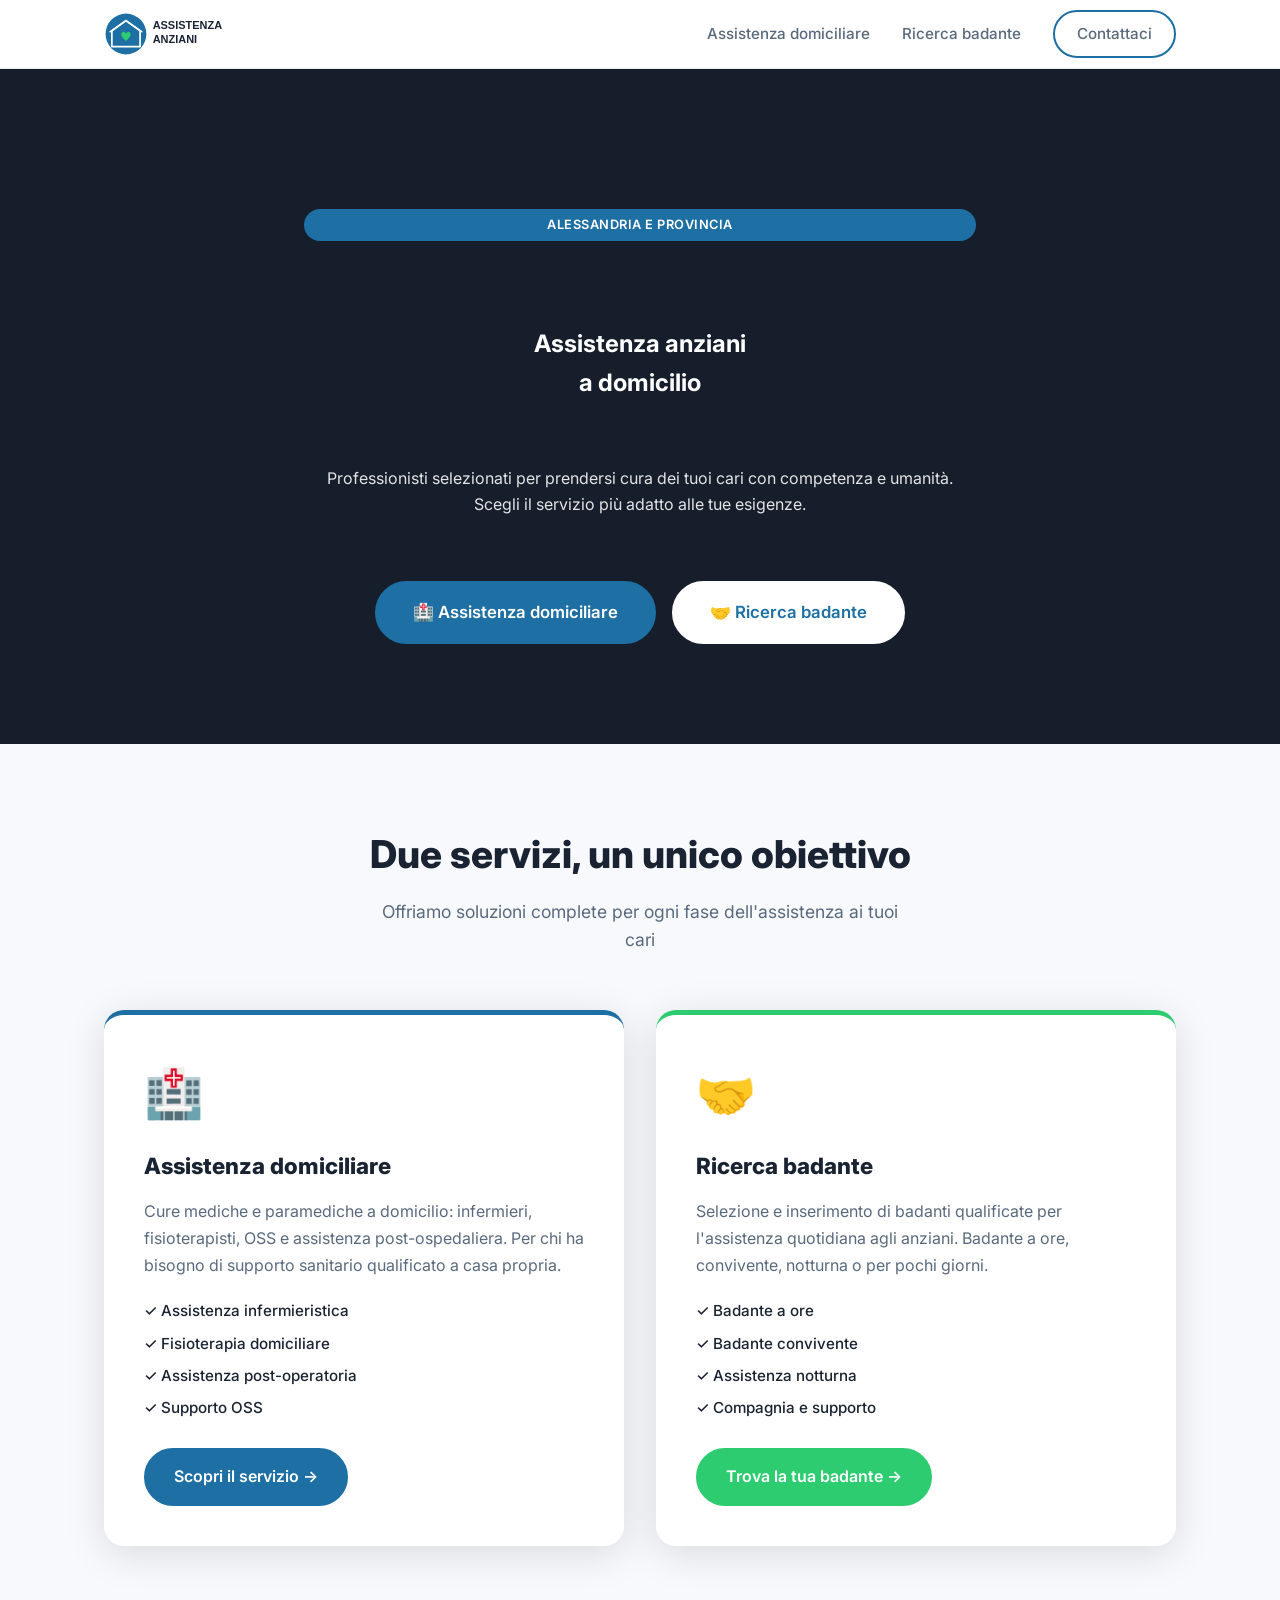
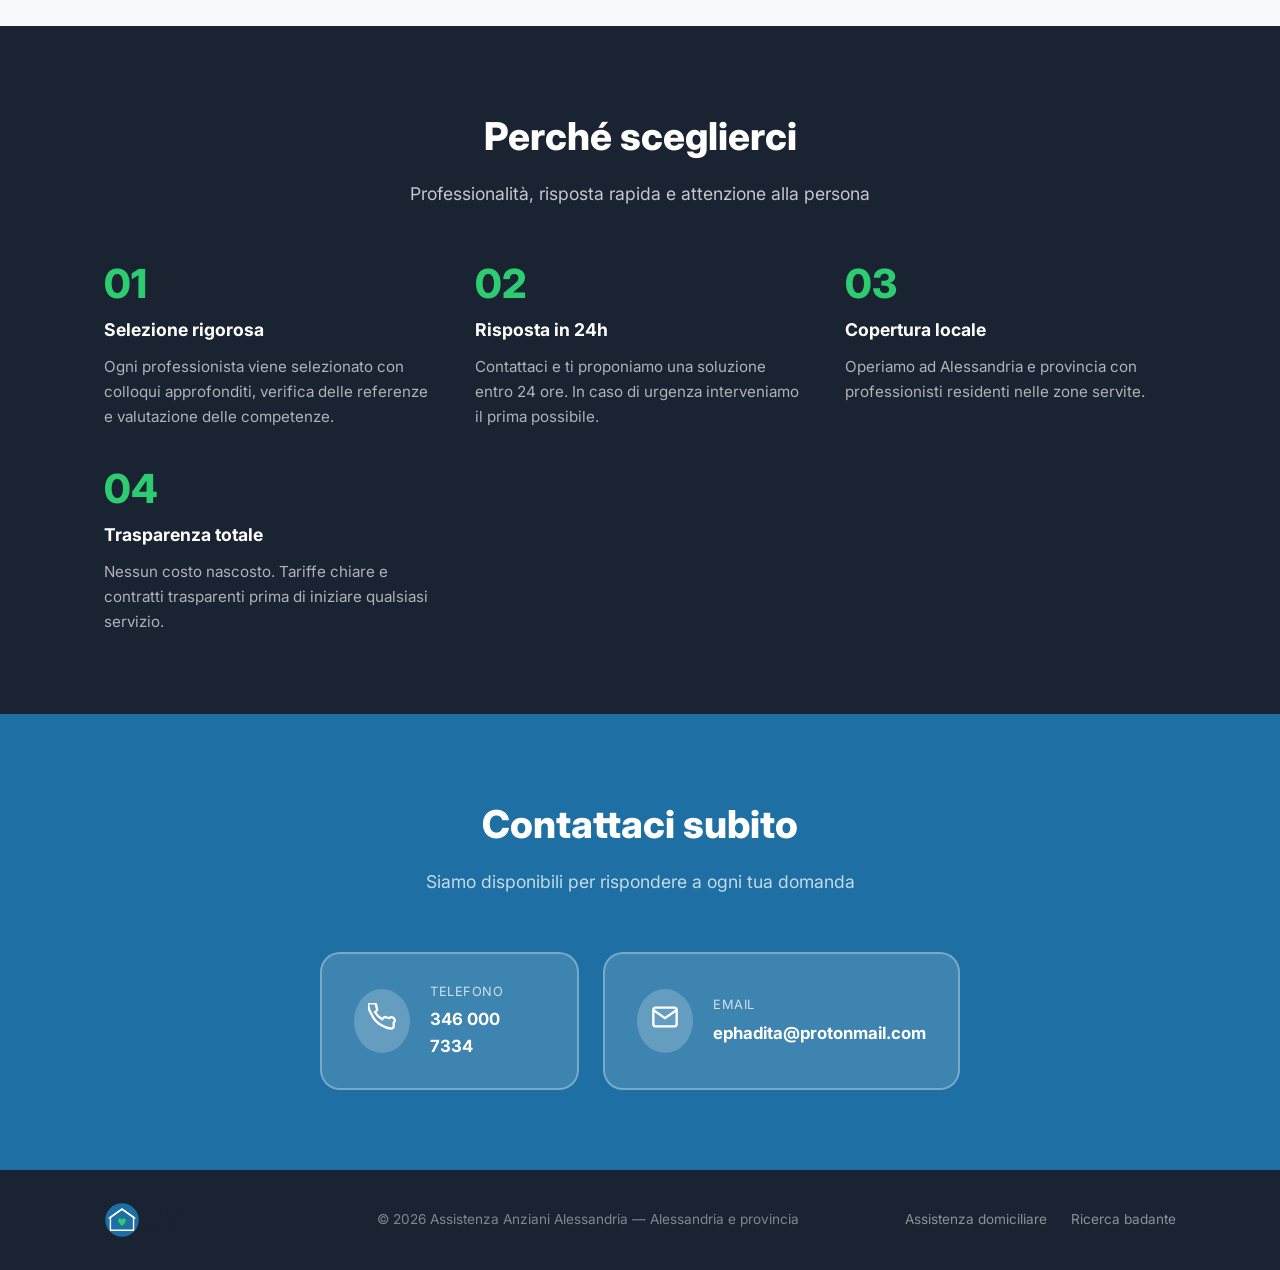
==== index.html @ 3f86d4ea "Update footer year to 2026" ====
<!DOCTYPE html>
<html lang="it">
<head>
  <meta charset="UTF-8" />
  <meta name="viewport" content="width=device-width, initial-scale=1.0" />
  <title>Assistenza Anziani Alessandria — Cure Domiciliari e Badanti a Novi Ligure, Alessandria, Tortona</title>
  <meta name="description" content="Assistenza anziani ad Alessandria e provincia. Servizi di assistenza domiciliare professionale e ricerca badanti qualificate. Contattaci subito." />
  <meta name="keywords" content="assistenza anziani Alessandria, badante Alessandria, badante Tortona, cure domiciliari Alessandria" />
  <link rel="canonical" href="https://assistenzaanzianialessandria.it/" />
  <meta property="og:title" content="Assistenza Anziani Alessandria" />
  <meta property="og:description" content="Assistenza domiciliare e badanti qualificate ad Alessandria e provincia." />
  <meta property="og:type" content="website" />
  <link rel="preconnect" href="https://fonts.googleapis.com" />
  <link rel="preconnect" href="https://fonts.gstatic.com" crossorigin />
  <link href="https://fonts.googleapis.com/css2?family=Inter:wght@400;500;600;700;800&display=swap" rel="stylesheet" />
  <link rel="stylesheet" href="style.css" />
  <script type="application/ld+json">
  {
    "@context": "https://schema.org",
    "@type": "LocalBusiness",
    "name": "Assistenza Anziani Alessandria",
    "description": "Servizi di assistenza domiciliare e ricerca badanti ad Alessandria e provincia",
    "telephone": "+393460007334",
    "email": "ephadita@protonmail.com",
    "areaServed": ["Alessandria e provincia"],
    "serviceType": ["Assistenza domiciliare", "Badante a ore", "Badante convivente"]
  }
  </script>
</head>
<body>

  <header class="navbar">
    <div class="container nav-inner">
      <a href="index.html" class="logo-img"><img src="logo.svg" alt="Assistenza Anziani Alessandria" height="44" /></a>
      <nav class="nav-links">
        <a href="assistenza-domiciliare.html">Assistenza domiciliare</a>
        <a href="badante.html">Ricerca badante</a>
        <a href="#contatti" class="btn btn-outline">Contattaci</a>
      </nav>
      <button class="hamburger" id="hamburger" aria-label="Menu">
        <span></span><span></span><span></span>
      </button>
    </div>
    <div class="mobile-menu" id="mobileMenu">
      <a href="assistenza-domiciliare.html" onclick="closeMobileMenu()">Assistenza domiciliare</a>
      <a href="badante.html" onclick="closeMobileMenu()">Ricerca badante</a>
      <a href="#contatti" onclick="closeMobileMenu()">Contattaci</a>
    </div>
  </header>

  <!-- HERO -->
  <section class="hero">
    <video class="hero-video" autoplay muted loop playsinline>
      <source src="video/hero.mp4" type="video/mp4" />
    </video>
    <div class="hero-overlay"></div>
    <div class="container hero-inner hero-center">
      <span class="badge">Alessandria e provincia</span>
      <h1 style="color:#ffffff;">Assistenza anziani<br />a domicilio</h1>
      <p style="color:rgba(255,255,255,0.88);">Professionisti selezionati per prendersi cura dei tuoi cari con competenza e umanità. Scegli il servizio più adatto alle tue esigenze.</p>
      <div class="hero-cta hero-cta-center">
        <a href="assistenza-domiciliare.html" class="btn btn-primary btn-lg">🏥 Assistenza domiciliare</a>
        <a href="badante.html" class="btn btn-white btn-lg">🤝 Ricerca badante</a>
      </div>
    </div>
  </section>

  <!-- DUE SERVIZI -->
  <section class="section section-light">
    <div class="container">
      <div class="section-header">
        <h2>Due servizi, un unico obiettivo</h2>
        <p>Offriamo soluzioni complete per ogni fase dell'assistenza ai tuoi cari</p>
      </div>
      <div class="split-grid">
        <div class="split-card split-blue">
          <div class="split-icon">🏥</div>
          <h3>Assistenza domiciliare</h3>
          <p>Cure mediche e paramediche a domicilio: infermieri, fisioterapisti, OSS e assistenza post-ospedaliera. Per chi ha bisogno di supporto sanitario qualificato a casa propria.</p>
          <ul class="split-list">
            <li>✓ Assistenza infermieristica</li>
            <li>✓ Fisioterapia domiciliare</li>
            <li>✓ Assistenza post-operatoria</li>
            <li>✓ Supporto OSS</li>
          </ul>
          <a href="assistenza-domiciliare.html" class="btn btn-primary">Scopri il servizio →</a>
        </div>
        <div class="split-card split-green">
          <div class="split-icon">🤝</div>
          <h3>Ricerca badante</h3>
          <p>Selezione e inserimento di badanti qualificate per l'assistenza quotidiana agli anziani. Badante a ore, convivente, notturna o per pochi giorni.</p>
          <ul class="split-list">
            <li>✓ Badante a ore</li>
            <li>✓ Badante convivente</li>
            <li>✓ Assistenza notturna</li>
            <li>✓ Compagnia e supporto</li>
          </ul>
          <a href="badante.html" class="btn btn-accent">Trova la tua badante →</a>
        </div>
      </div>
    </div>
  </section>

  <!-- PERCHÉ NOI -->
  <section class="section section-dark">
    <div class="container">
      <div class="section-header light">
        <h2>Perché sceglierci</h2>
        <p>Professionalità, risposta rapida e attenzione alla persona</p>
      </div>
      <div class="features-grid">
        <div class="feature">
          <div class="feature-num">01</div>
          <h3>Selezione rigorosa</h3>
          <p>Ogni professionista viene selezionato con colloqui approfonditi, verifica delle referenze e valutazione delle competenze.</p>
        </div>
        <div class="feature">
          <div class="feature-num">02</div>
          <h3>Risposta in 24h</h3>
          <p>Contattaci e ti proponiamo una soluzione entro 24 ore. In caso di urgenza interveniamo il prima possibile.</p>
        </div>
        <div class="feature">
          <div class="feature-num">03</div>
          <h3>Copertura locale</h3>
          <p>Operiamo ad Alessandria e provincia con professionisti residenti nelle zone servite.</p>
        </div>
        <div class="feature">
          <div class="feature-num">04</div>
          <h3>Trasparenza totale</h3>
          <p>Nessun costo nascosto. Tariffe chiare e contratti trasparenti prima di iniziare qualsiasi servizio.</p>
        </div>
      </div>
    </div>
  </section>

  <!-- CONTATTI -->
  <section id="contatti" class="section section-primary">
    <div class="container">
      <div class="section-header light">
        <h2>Contattaci subito</h2>
        <p>Siamo disponibili per rispondere a ogni tua domanda</p>
      </div>
      <div class="contact-grid">
        <a href="tel:3460007334" class="contact-card">
          <div class="contact-icon">
            <svg width="28" height="28" viewBox="0 0 24 24" fill="none" stroke="currentColor" stroke-width="2"><path d="M22 16.92v3a2 2 0 01-2.18 2 19.79 19.79 0 01-8.63-3.07A19.5 19.5 0 013.07 9.81a19.79 19.79 0 01-3.07-8.67A2 2 0 012 .18h3a2 2 0 012 1.72c.127.96.361 1.903.7 2.81a2 2 0 01-.45 2.11L6.09 7.91a16 16 0 006 6l1.27-1.27a2 2 0 012.11-.45c.907.339 1.85.573 2.81.7A2 2 0 0122 16.92z"/></svg>
          </div>
          <div>
            <p class="contact-label">Telefono</p>
            <p class="contact-value">346 000 7334</p>
          </div>
        </a>
        <a href="mailto:ephadita@protonmail.com" class="contact-card">
          <div class="contact-icon">
            <svg width="28" height="28" viewBox="0 0 24 24" fill="none" stroke="currentColor" stroke-width="2"><path d="M4 4h16c1.1 0 2 .9 2 2v12c0 1.1-.9 2-2 2H4c-1.1 0-2-.9-2-2V6c0-1.1.9-2 2-2z"/><polyline points="22,6 12,13 2,6"/></svg>
          </div>
          <div>
            <p class="contact-label">Email</p>
            <p class="contact-value">ephadita@protonmail.com</p>
          </div>
        </a>
      </div>
    </div>
  </section>

  <footer class="footer">
    <div class="container footer-inner">
      <img src="logo.svg" alt="Assistenza Anziani Alessandria" height="36" />
      <p>© 2026 Assistenza Anziani Alessandria — Alessandria e provincia</p>
      <div class="footer-links">
        <a href="assistenza-domiciliare.html">Assistenza domiciliare</a>
        <a href="badante.html">Ricerca badante</a>
      </div>
    </div>
  </footer>

  <script src="main.js"></script>
</body>
</html>
---- style.css ----
*, *::before, *::after { box-sizing: border-box; margin: 0; padding: 0; }

:root {
  --primary: #1d6fa4;
  --primary-dark: #155a87;
  --primary-light: #e8f4fd;
  --accent: #2ecc71;
  --accent-dark: #27ae60;
  --dark: #1a2332;
  --dark-mid: #2c3e50;
  --gray-100: #f7f9fc;
  --gray-200: #e9eef5;
  --gray-400: #9aa5b4;
  --gray-600: #5a6a7e;
  --white: #ffffff;
  --text: #1a2332;
  --text-light: #5a6a7e;
  --radius: 12px;
  --radius-lg: 20px;
  --shadow: 0 4px 24px rgba(0,0,0,0.08);
  --shadow-lg: 0 8px 40px rgba(0,0,0,0.12);
  --font: 'Inter', system-ui, sans-serif;
}

html { scroll-behavior: smooth; }
body { font-family: var(--font); color: var(--text); background: var(--white); line-height: 1.6; }

/* LAYOUT */
.container { max-width: 1120px; margin: 0 auto; padding: 0 24px; }
.section { padding: 80px 0; }
.section-light { background: var(--gray-100); }
.section-dark { background: var(--dark); }
.section-primary { background: var(--primary); }

/* SECTION HEADER */
.section-header { text-align: center; margin-bottom: 56px; }
.section-header h2 { font-size: clamp(1.8rem, 3vw, 2.5rem); font-weight: 800; margin-bottom: 12px; }
.section-header p { font-size: 1.1rem; color: var(--text-light); max-width: 540px; margin: 0 auto; }
.section-header.light h2 { color: var(--white); }
.section-header.light p { color: rgba(255,255,255,0.75); }

/* BUTTONS */
.btn {
  display: inline-flex; align-items: center; gap: 8px;
  padding: 14px 28px; border-radius: 50px; font-weight: 600; font-size: 1rem;
  text-decoration: none; border: 2px solid transparent; cursor: pointer;
  transition: all .2s ease; white-space: nowrap;
}
.btn-primary { background: var(--primary); color: var(--white); border-color: var(--primary); }
.btn-primary:hover { background: var(--primary-dark); border-color: var(--primary-dark); transform: translateY(-2px); box-shadow: var(--shadow); }
.btn-secondary { background: var(--white); color: var(--primary); border-color: var(--gray-200); }
.btn-secondary:hover { border-color: var(--primary); transform: translateY(-2px); }
.btn-outline { border-color: var(--primary); color: var(--primary); background: transparent; padding: 10px 22px; }
.btn-outline:hover { background: var(--primary); color: var(--white); }

/* NAVBAR */
.navbar {
  position: sticky; top: 0; z-index: 100;
  background: rgba(255,255,255,0.95); backdrop-filter: blur(12px);
  border-bottom: 1px solid var(--gray-200);
}
.nav-inner { display: flex; align-items: center; justify-content: space-between; height: 68px; }
.logo { font-size: 1.4rem; font-weight: 800; color: var(--dark); text-decoration: none; }
.logo span { color: var(--primary); }
.nav-links { display: flex; align-items: center; gap: 32px; }
.nav-links a { color: var(--text-light); text-decoration: none; font-weight: 500; font-size: .95rem; transition: color .2s; }
.nav-links a:hover { color: var(--primary); }
.hamburger { display: none; flex-direction: column; gap: 5px; background: none; border: none; cursor: pointer; padding: 4px; }
.hamburger span { display: block; width: 24px; height: 2px; background: var(--dark); border-radius: 2px; transition: all .3s; }
.mobile-menu { display: none; flex-direction: column; padding: 16px 24px 24px; border-top: 1px solid var(--gray-200); gap: 4px; }
.mobile-menu a { padding: 12px 0; color: var(--text); font-weight: 500; text-decoration: none; border-bottom: 1px solid var(--gray-200); }
.mobile-menu.open { display: flex; }

/* HERO */
.hero { position: relative; padding: 140px 0 100px; overflow: hidden; background: var(--dark); }
.hero-video {
  position: absolute; inset: 0; width: 100%; height: 100%;
  object-fit: cover; object-position: center; z-index: 0;
}
.hero-overlay {
  position: absolute; inset: 0; z-index: 1;
  background: rgba(0,0,0,0.15);
}
.hero-inner { position: relative; z-index: 2; display: grid; grid-template-columns: 1fr 1fr; gap: 64px; align-items: center; }
.hero-text h1 { color: var(--white); }
.hero-text p { color: rgba(255,255,255,0.85); }
.badge { display: inline-block; background: var(--primary); color: var(--white); font-size: .8rem; font-weight: 600; padding: 6px 16px; border-radius: 50px; margin-bottom: 20px; letter-spacing: .5px; text-transform: uppercase; }
.hero-text h1 { font-size: clamp(2.2rem, 4vw, 3.2rem); font-weight: 800; line-height: 1.15; margin-bottom: 20px; color: var(--dark); }
.hero-text p { font-size: 1.15rem; color: var(--text-light); margin-bottom: 36px; max-width: 480px; }
.hero-cta { display: flex; gap: 16px; flex-wrap: wrap; }
.hero-visual { display: flex; flex-direction: column; gap: 16px; }
.hero-card {
  background: var(--white); border-radius: var(--radius); padding: 20px 24px;
  box-shadow: var(--shadow); display: flex; align-items: center; gap: 16px;
  border-left: 4px solid var(--primary);
}
.hero-card-icon { font-size: 1.8rem; }
.hero-card-title { font-weight: 700; font-size: 1rem; color: var(--dark); }
.hero-card-sub { font-size: .875rem; color: var(--text-light); }

/* SERVICES */
.services-grid { display: grid; grid-template-columns: repeat(auto-fit, minmax(300px, 1fr)); gap: 24px; }
.service-card {
  background: var(--white); border-radius: var(--radius-lg); padding: 32px;
  box-shadow: var(--shadow); transition: transform .2s, box-shadow .2s;
  border: 1px solid var(--gray-200);
}
.service-card:hover { transform: translateY(-4px); box-shadow: var(--shadow-lg); }
.service-icon { font-size: 2.4rem; margin-bottom: 16px; }
.service-card h3 { font-size: 1.15rem; font-weight: 700; margin-bottom: 10px; color: var(--dark); }
.service-card p { color: var(--text-light); font-size: .95rem; line-height: 1.65; }

/* FEATURES */
.features-grid { display: grid; grid-template-columns: repeat(auto-fit, minmax(240px, 1fr)); gap: 40px; }
.feature { }
.feature-num { font-size: 2.5rem; font-weight: 800; color: var(--accent); line-height: 1; margin-bottom: 12px; }
.feature h3 { font-size: 1.1rem; font-weight: 700; color: var(--white); margin-bottom: 10px; }
.feature p { color: rgba(255,255,255,0.65); font-size: .95rem; line-height: 1.65; }

/* AREAS */
.areas-grid { display: grid; grid-template-columns: repeat(3, 1fr); gap: 24px; margin-bottom: 24px; }
.area-card {
  background: var(--white); border-radius: var(--radius-lg); padding: 36px 24px;
  text-align: center; box-shadow: var(--shadow); border: 2px solid var(--gray-200);
  transition: border-color .2s, transform .2s;
}
.area-card:hover { border-color: var(--primary); transform: translateY(-4px); }
.area-pin { font-size: 2rem; margin-bottom: 12px; }
.area-card h3 { font-size: 1.25rem; font-weight: 700; margin-bottom: 8px; color: var(--dark); }
.area-card p { color: var(--text-light); font-size: .9rem; }
.areas-note { text-align: center; color: var(--text-light); font-size: .95rem; }
.areas-note a { color: var(--primary); font-weight: 600; text-decoration: none; }
.areas-note a:hover { text-decoration: underline; }

/* CONTACTS */
.contact-grid { display: grid; grid-template-columns: repeat(2, 1fr); gap: 24px; max-width: 640px; margin: 0 auto; }
.contact-card {
  background: rgba(255,255,255,0.15); border: 2px solid rgba(255,255,255,0.3);
  border-radius: var(--radius-lg); padding: 28px 32px; display: flex;
  align-items: center; gap: 20px; text-decoration: none; color: var(--white);
  transition: background .2s, transform .2s;
}
.contact-card:hover { background: rgba(255,255,255,0.25); transform: translateY(-2px); }
.contact-icon { background: rgba(255,255,255,0.2); border-radius: 50%; padding: 14px; flex-shrink: 0; }
.contact-label { font-size: .8rem; opacity: .75; text-transform: uppercase; letter-spacing: .5px; margin-bottom: 4px; }
.contact-value { font-weight: 700; font-size: 1.05rem; }

/* FOOTER */
.footer { background: var(--dark); padding: 32px 0; }
.footer-inner { display: flex; align-items: center; justify-content: space-between; flex-wrap: wrap; gap: 16px; }
.footer .logo { color: var(--white); }
.footer p { color: rgba(255,255,255,0.45); font-size: .85rem; }
.footer-links { display: flex; gap: 24px; }
.footer-links a { color: rgba(255,255,255,0.5); font-size: .85rem; text-decoration: none; transition: color .2s; }
.footer-links a:hover { color: var(--white); }

/* RESPONSIVE */
@media (max-width: 768px) {
  .nav-links { display: none; }
  .hamburger { display: flex; }
  .hero { padding: 60px 0 40px; }
  .hero-inner { grid-template-columns: 1fr; gap: 40px; }
  .hero-visual { flex-direction: column; }
  .areas-grid { grid-template-columns: 1fr; }
  .contact-grid { grid-template-columns: 1fr; }
  .footer-inner { flex-direction: column; text-align: center; }
  .footer-links { justify-content: center; }
  .section { padding: 56px 0; }
}

@media (max-width: 480px) {
  .hero-cta { flex-direction: column; }
  .btn { justify-content: center; }
}

/* WIZARD */
.wizard { max-width: 780px; margin: 0 auto; background: var(--white); border-radius: var(--radius-lg); box-shadow: var(--shadow-lg); padding: 48px; }

.wizard-progress { display: flex; align-items: center; justify-content: center; margin-bottom: 48px; }
.wizard-step-dot {
  width: 36px; height: 36px; border-radius: 50%; background: var(--gray-200);
  color: var(--gray-400); font-weight: 700; font-size: .9rem;
  display: flex; align-items: center; justify-content: center;
  transition: all .3s;
}
.wizard-step-dot.active { background: var(--primary); color: var(--white); }
.wizard-step-dot.done { background: var(--accent); color: var(--white); }
.wizard-line { flex: 1; height: 2px; background: var(--gray-200); max-width: 80px; margin: 0 8px; }

.wizard-panel { display: none; }
.wizard-panel.active { display: block; }
.wizard-title { font-size: 1.2rem; font-weight: 700; color: var(--dark); margin-bottom: 24px; }

/* Radio group */
.radio-group { display: flex; gap: 16px; flex-wrap: wrap; }
.radio-group.vertical { flex-direction: column; gap: 10px; }
.radio-card input { display: none; }
.radio-box {
  display: flex; flex-direction: column; align-items: center; gap: 8px;
  padding: 18px 24px; border: 2px solid var(--gray-200); border-radius: var(--radius);
  cursor: pointer; transition: all .2s; min-width: 120px; text-align: center;
  font-weight: 600; font-size: .95rem; color: var(--text);
}
.radio-card.wide .radio-box { flex-direction: row; justify-content: flex-start; min-width: 100%; padding: 14px 20px; }
.radio-icon { font-size: 1.8rem; }
.radio-card input:checked + .radio-box { border-color: var(--primary); background: var(--primary-light); color: var(--primary); }
.radio-box:hover { border-color: var(--primary); }

/* Activities grid */
.activities-grid { display: grid; grid-template-columns: repeat(5, 1fr); gap: 12px; }
.activity-card input { display: none; }
.activity-box {
  display: flex; flex-direction: column; align-items: center; gap: 10px;
  padding: 18px 10px; border: 2px solid var(--gray-200); border-radius: var(--radius);
  cursor: pointer; transition: all .2s; text-align: center;
  font-size: .8rem; font-weight: 600; color: var(--gray-600); text-transform: uppercase; letter-spacing: .3px;
}
.activity-icon { font-size: 2rem; }
.activity-card input:checked + .activity-box { border-color: var(--primary); background: var(--primary-light); color: var(--primary); }
.activity-box:hover { border-color: var(--primary); transform: translateY(-2px); }

/* Form fields */
.form-grid { display: grid; grid-template-columns: 1fr 1fr; gap: 20px; }
.form-field { display: flex; flex-direction: column; gap: 8px; }
.form-field.full { grid-column: 1 / -1; }
.form-field label { font-weight: 600; font-size: .9rem; color: var(--dark); }
.form-field input, .form-field textarea {
  padding: 12px 16px; border: 2px solid var(--gray-200); border-radius: var(--radius);
  font-family: var(--font); font-size: 1rem; color: var(--text);
  transition: border-color .2s; resize: vertical;
}
.form-field input:focus, .form-field textarea:focus { outline: none; border-color: var(--primary); }

/* Wizard nav */
.wizard-nav { display: flex; justify-content: space-between; margin-top: 40px; gap: 16px; }

/* Success */
.wizard-success { text-align: center; padding: 32px 0; }
.success-icon { font-size: 4rem; margin-bottom: 16px; }
.wizard-success h3 { font-size: 1.8rem; font-weight: 800; color: var(--dark); margin-bottom: 12px; }
.wizard-success p { color: var(--text-light); font-size: 1.05rem; }

/* Responsive wizard */
@media (max-width: 768px) {
  .wizard { padding: 28px 20px; }
  .activities-grid { grid-template-columns: repeat(3, 1fr); }
  .form-grid { grid-template-columns: 1fr; }
  .radio-group { gap: 10px; }
}
@media (max-width: 480px) {
  .activities-grid { grid-template-columns: repeat(2, 1fr); }
}

/* LOGO EM */
.logo em { color: var(--accent); font-style: normal; margin-left: 2px; }

/* NAV ACTIVE */
.nav-links a.active { color: var(--primary); font-weight: 700; }

/* BTN VARIANTS */
.btn-lg { padding: 16px 36px; font-size: 1.05rem; }
.btn-white { background: var(--white); color: var(--primary); border-color: var(--white); }
.btn-white:hover { background: var(--gray-100); transform: translateY(-2px); }
.btn-accent { background: var(--accent); color: var(--white); border-color: var(--accent); }
.btn-accent:hover { background: var(--accent-dark); border-color: var(--accent-dark); transform: translateY(-2px); }

/* HERO VARIANTS */
.hero-static { padding: 120px 0 80px; }
.hero-blue { background: linear-gradient(135deg, var(--primary-dark) 0%, var(--primary) 100%); }
.hero-green { background: linear-gradient(135deg, #1a7a4a 0%, var(--accent-dark) 100%); }
.hero-center { grid-template-columns: 1fr; text-align: center; max-width: 720px; margin: 0 auto; color: var(--white); }
.hero .hero-center h1,
.hero-static .hero-center h1 { color: var(--white) !important; }
.hero .hero-center p,
.hero-static .hero-center p { color: rgba(255,255,255,0.88) !important; }
.hero-cta-center { justify-content: center; }

/* SPLIT GRID */
.split-grid { display: grid; grid-template-columns: 1fr 1fr; gap: 32px; }
.split-card { background: var(--white); border-radius: var(--radius-lg); padding: 40px; box-shadow: var(--shadow-lg); border-top: 5px solid transparent; }
.split-blue { border-top-color: var(--primary); }
.split-green { border-top-color: var(--accent); }
.split-icon { font-size: 3rem; margin-bottom: 16px; }
.split-card h3 { font-size: 1.4rem; font-weight: 800; margin-bottom: 14px; color: var(--dark); }
.split-card p { color: var(--text-light); line-height: 1.7; margin-bottom: 20px; }
.split-list { list-style: none; margin-bottom: 28px; display: flex; flex-direction: column; gap: 8px; }
.split-list li { color: var(--text); font-weight: 500; font-size: .95rem; }

/* STEPS GRID */
.steps-grid { display: flex; align-items: center; justify-content: center; gap: 16px; flex-wrap: wrap; }
.step { text-align: center; max-width: 220px; }
.step-num { width: 56px; height: 56px; border-radius: 50%; background: var(--primary); color: var(--white); font-size: 1.4rem; font-weight: 800; display: flex; align-items: center; justify-content: center; margin: 0 auto 16px; }
.step h3 { font-size: 1.1rem; font-weight: 700; color: var(--white); margin-bottom: 8px; }
.step p { color: rgba(255,255,255,0.65); font-size: .9rem; line-height: 1.6; }
.step-arrow { font-size: 2rem; color: rgba(255,255,255,0.3); }

@media (max-width: 768px) {
  .split-grid { grid-template-columns: 1fr; }
  .step-arrow { transform: rotate(90deg); }
  .hero-center { text-align: left; }
  .hero-cta-center { justify-content: flex-start; }
}

/* LOGO IMG */
.logo-img { display: flex; align-items: center; text-decoration: none; }
.logo-img img { display: block; }

/* Single area card */
.areas-single { grid-template-columns: 1fr; max-width: 360px; margin: 0 auto; }
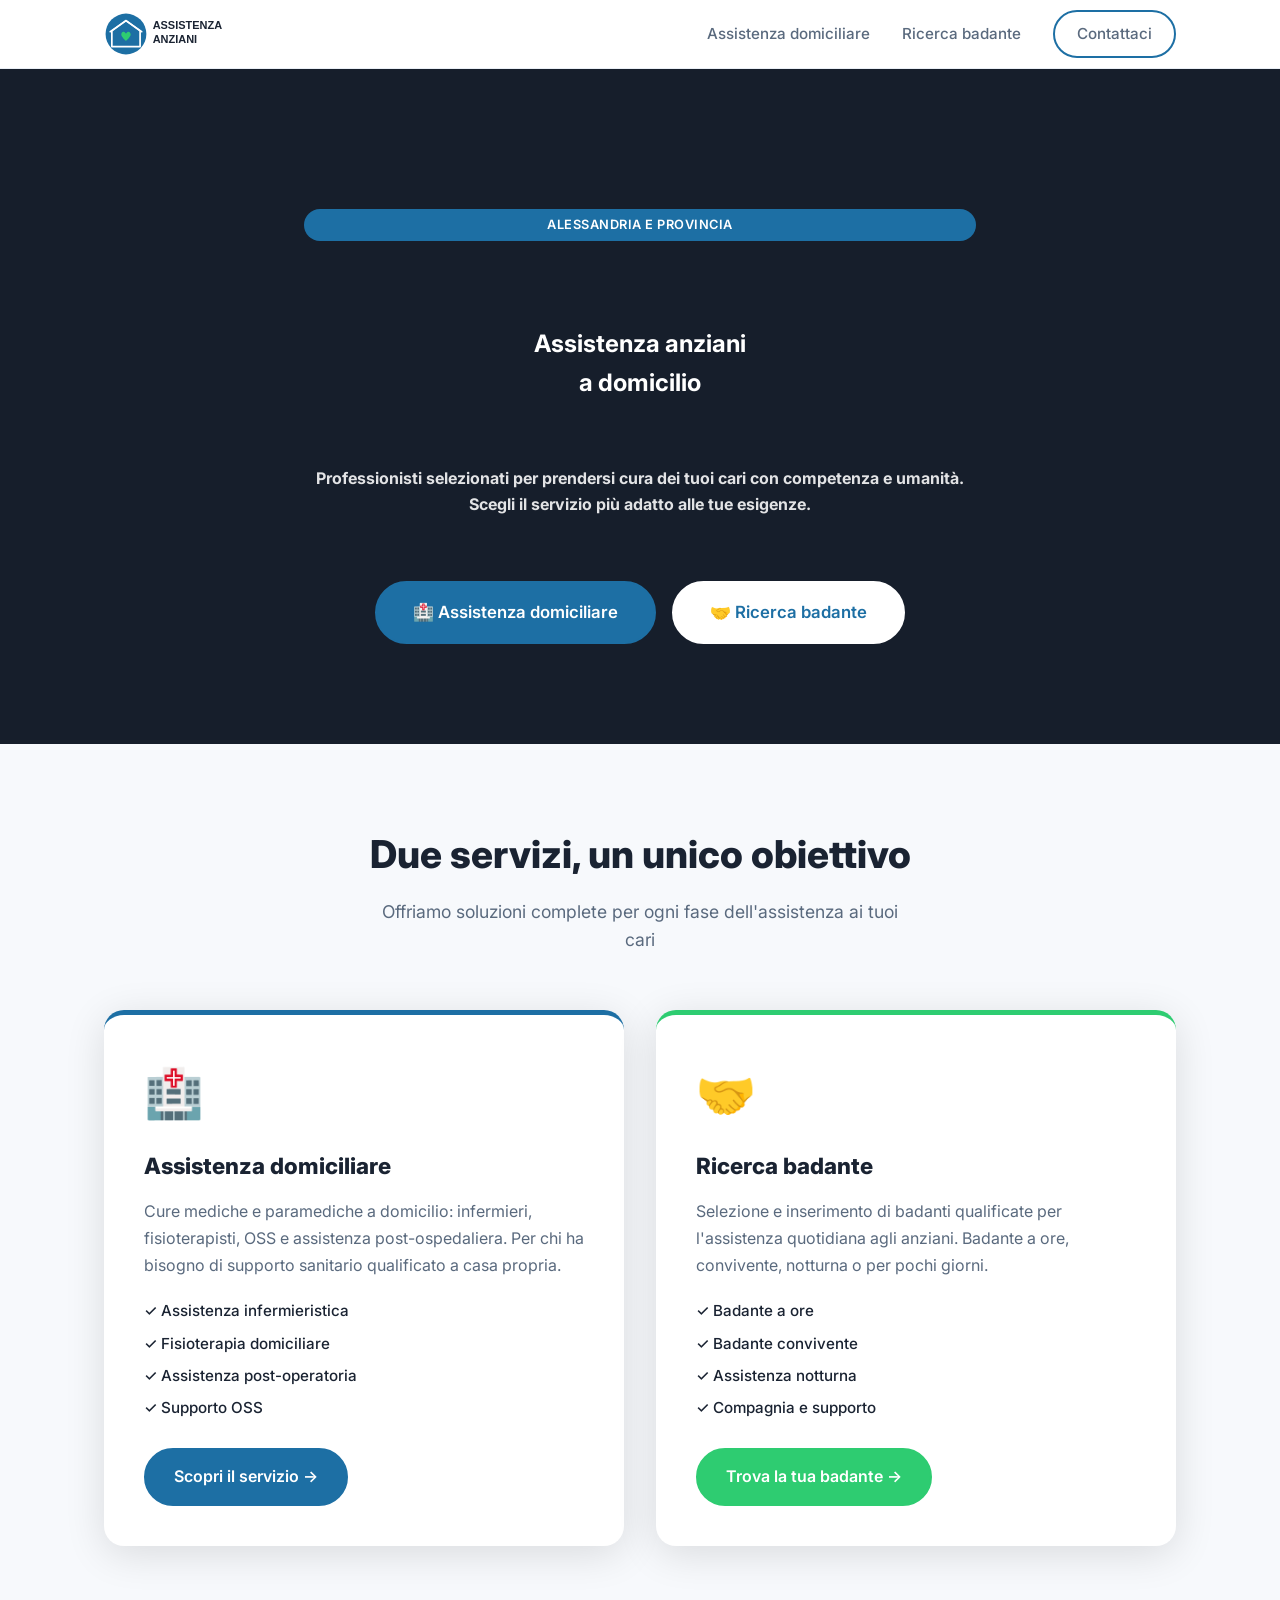
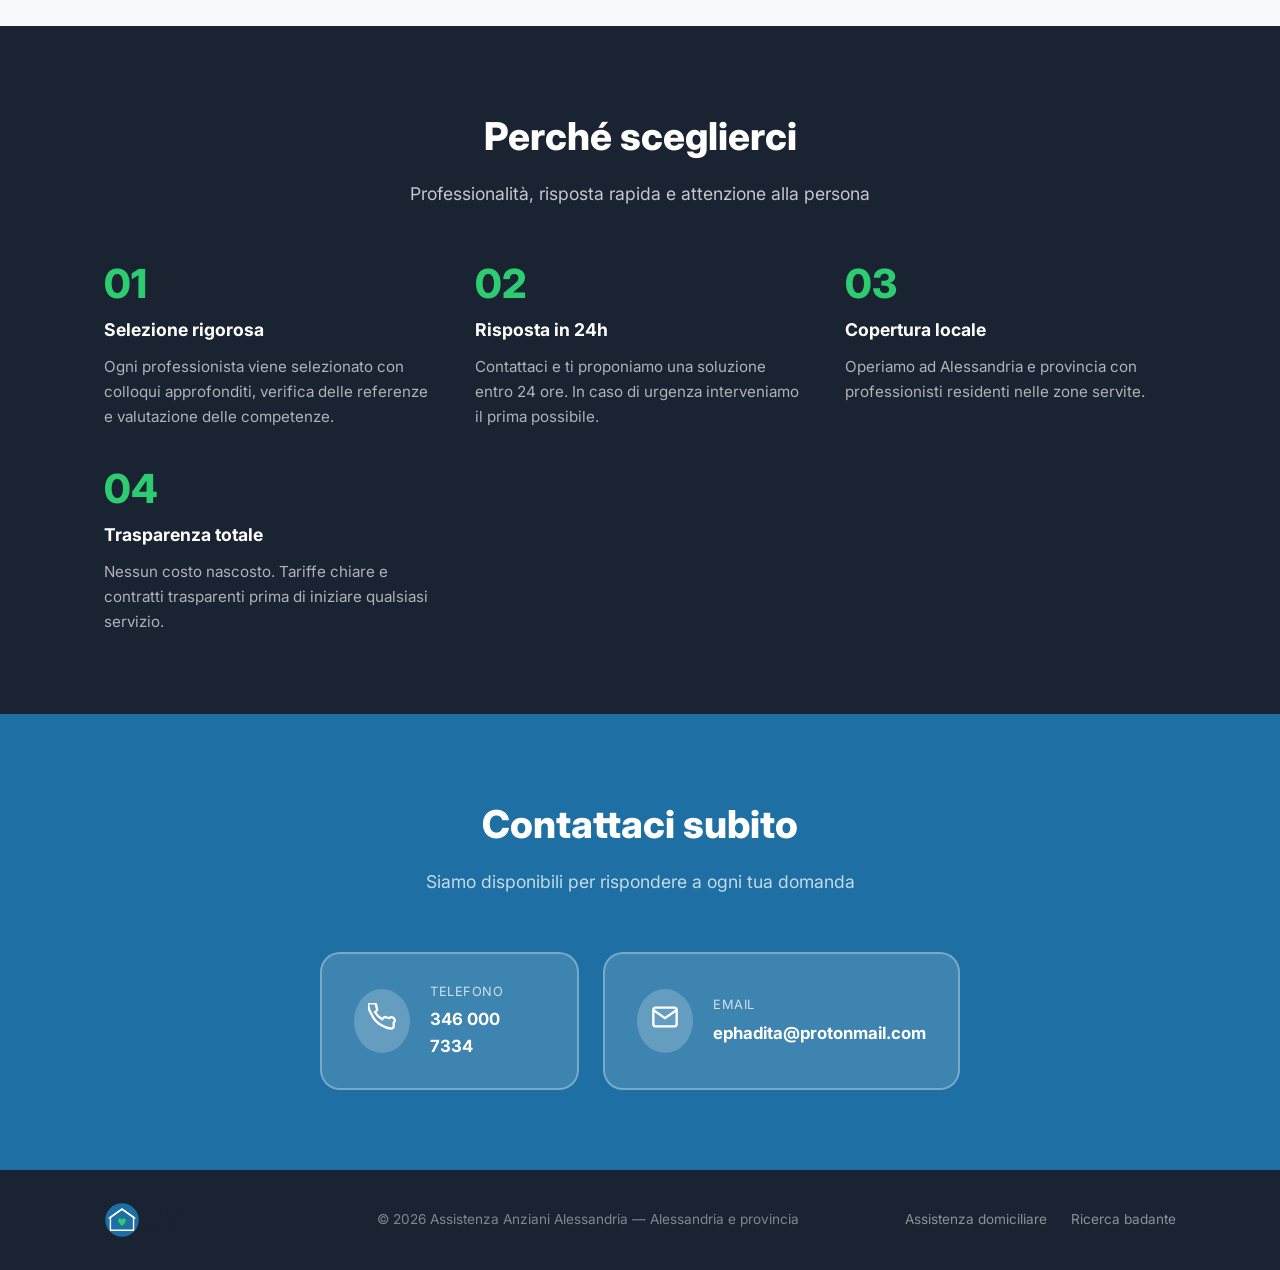
==== commit 4fd5dbe6: "Bold hero paragraph text" ====
--- a/index.html
+++ b/index.html
@@ -57,7 +57,7 @@
     <div class="container hero-inner hero-center">
       <span class="badge">Alessandria e provincia</span>
       <h1 style="color:#ffffff;">Assistenza anziani<br />a domicilio</h1>
-      <p style="color:rgba(255,255,255,0.88);">Professionisti selezionati per prendersi cura dei tuoi cari con competenza e umanità. Scegli il servizio più adatto alle tue esigenze.</p>
+      <p style="color:rgba(255,255,255,0.88);font-weight:700;">Professionisti selezionati per prendersi cura dei tuoi cari con competenza e umanità. Scegli il servizio più adatto alle tue esigenze.</p>
       <div class="hero-cta hero-cta-center">
         <a href="assistenza-domiciliare.html" class="btn btn-primary btn-lg">🏥 Assistenza domiciliare</a>
         <a href="badante.html" class="btn btn-white btn-lg">🤝 Ricerca badante</a>
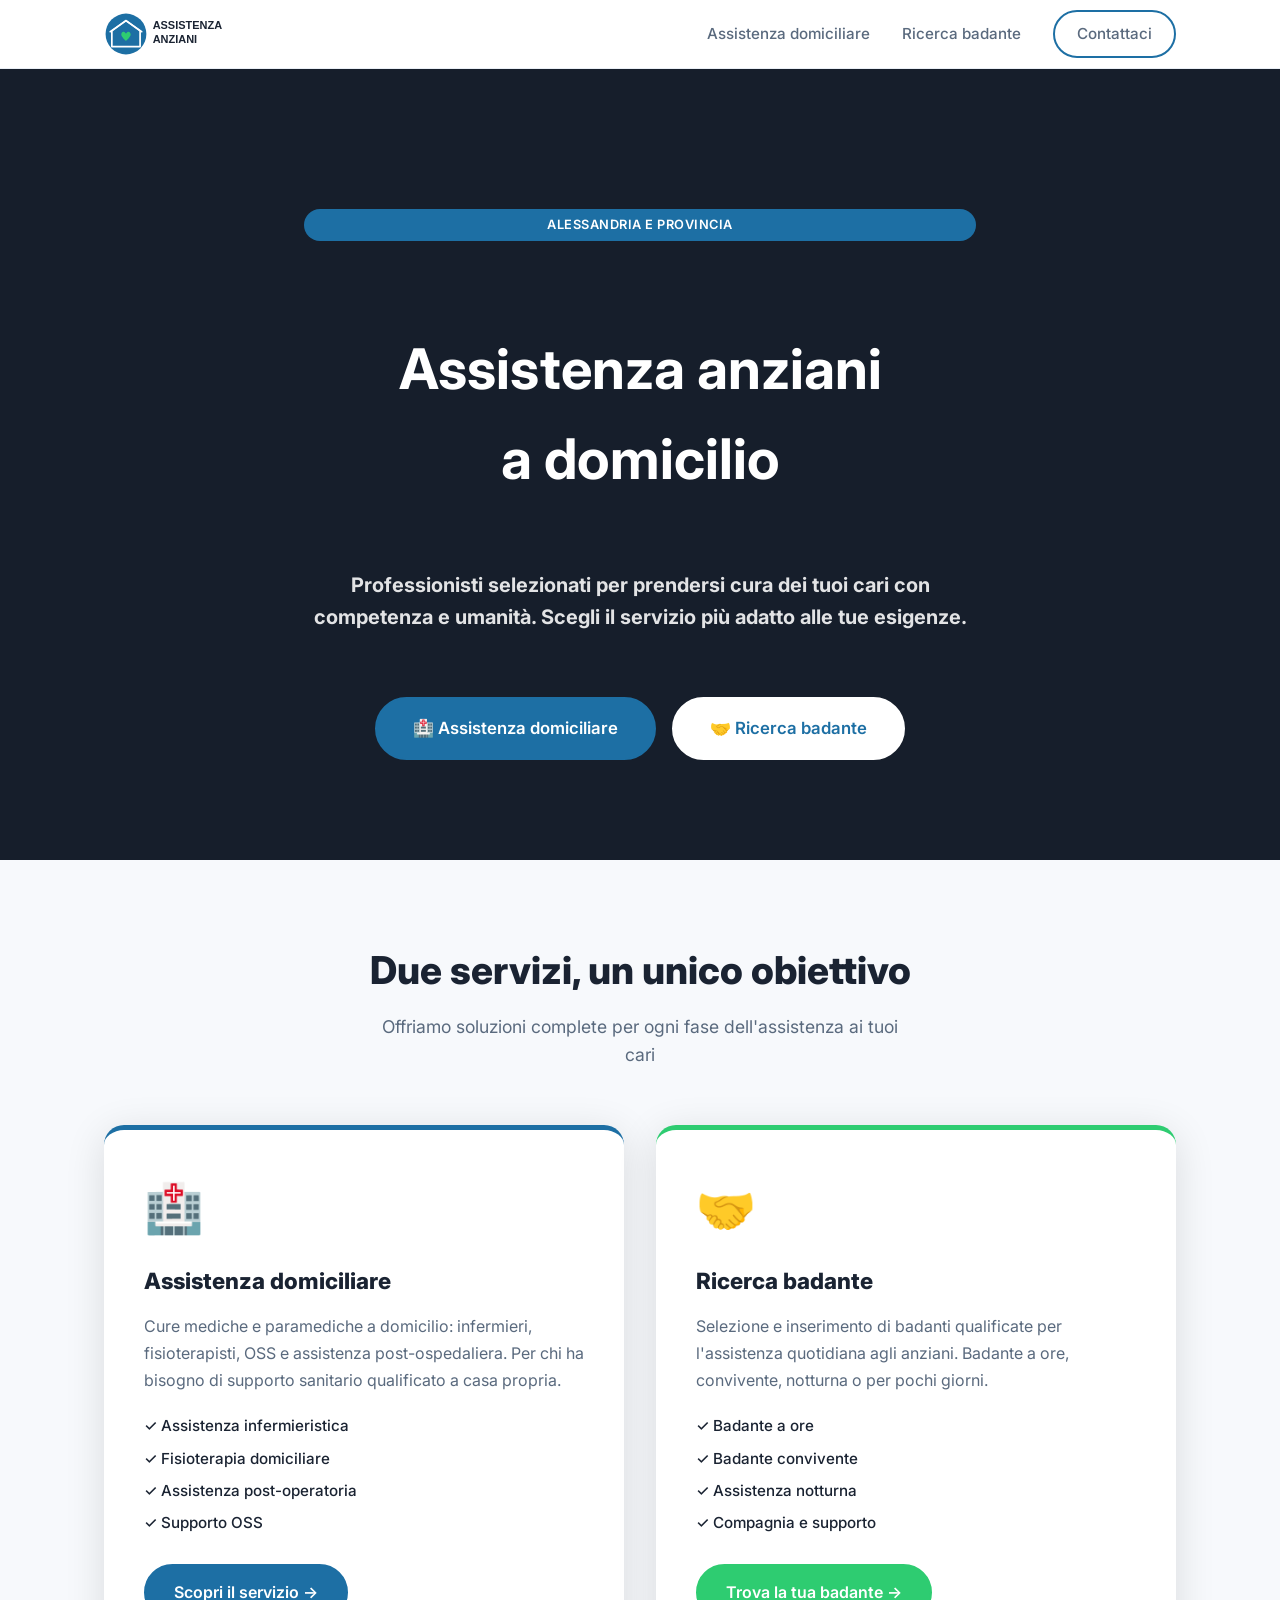
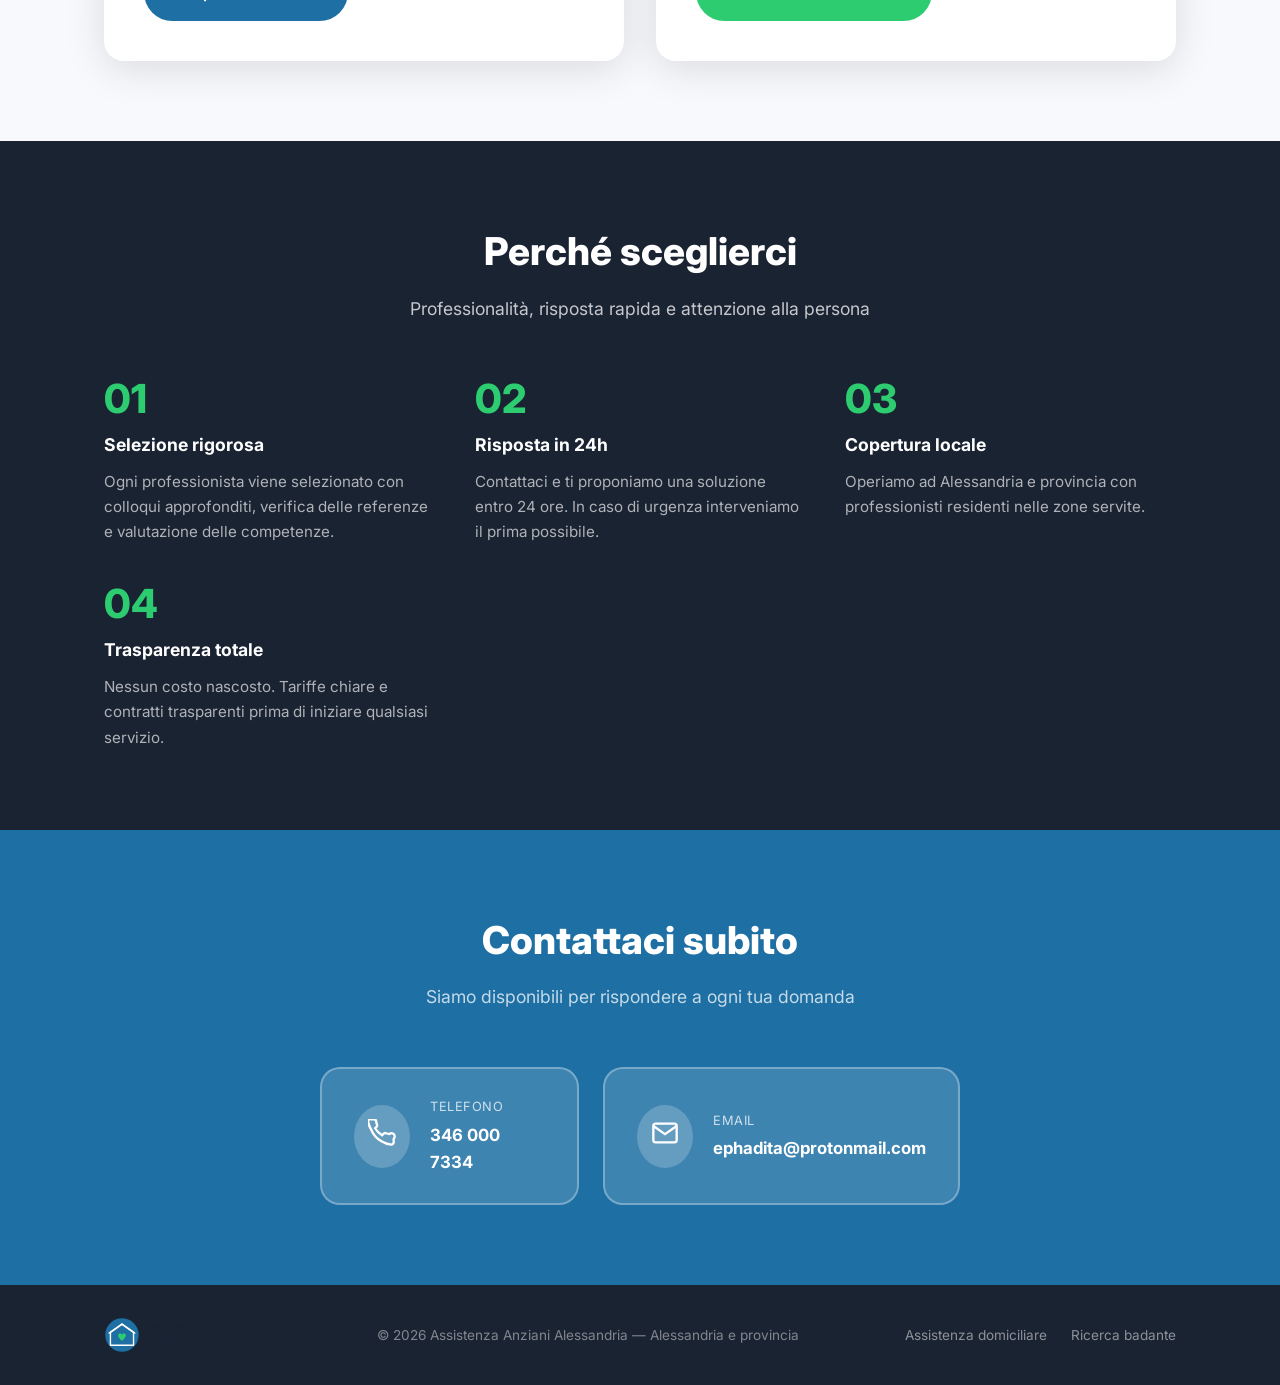
==== commit 8ed3aab9: "Increase hero text font size by one step" ====
--- a/index.html
+++ b/index.html
@@ -56,8 +56,8 @@
     <div class="hero-overlay"></div>
     <div class="container hero-inner hero-center">
       <span class="badge">Alessandria e provincia</span>
-      <h1 style="color:#ffffff;">Assistenza anziani<br />a domicilio</h1>
-      <p style="color:rgba(255,255,255,0.88);font-weight:700;">Professionisti selezionati per prendersi cura dei tuoi cari con competenza e umanità. Scegli il servizio più adatto alle tue esigenze.</p>
+      <h1 style="color:#ffffff;font-size:clamp(2.4rem,4.5vw,3.5rem);">Assistenza anziani<br />a domicilio</h1>
+      <p style="color:rgba(255,255,255,0.88);font-weight:700;font-size:1.25rem;">Professionisti selezionati per prendersi cura dei tuoi cari con competenza e umanità. Scegli il servizio più adatto alle tue esigenze.</p>
       <div class="hero-cta hero-cta-center">
         <a href="assistenza-domiciliare.html" class="btn btn-primary btn-lg">🏥 Assistenza domiciliare</a>
         <a href="badante.html" class="btn btn-white btn-lg">🤝 Ricerca badante</a>
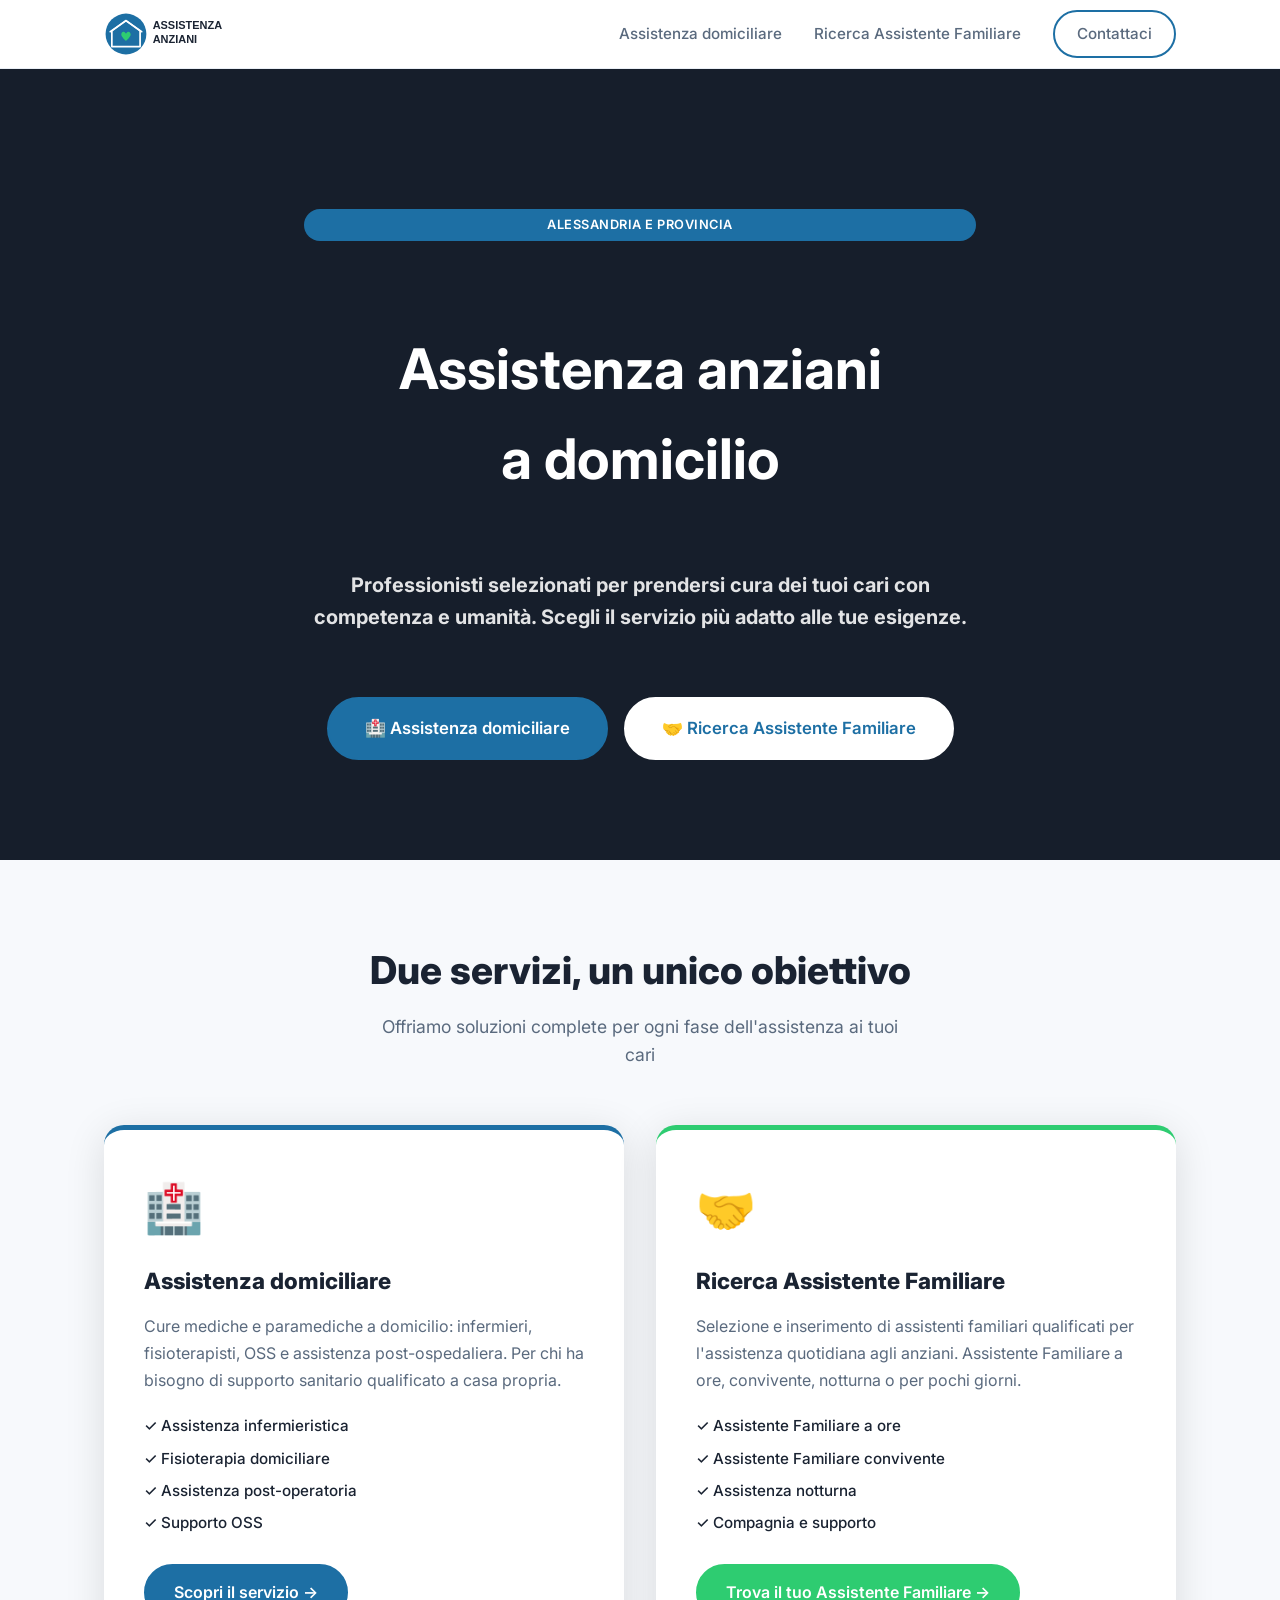
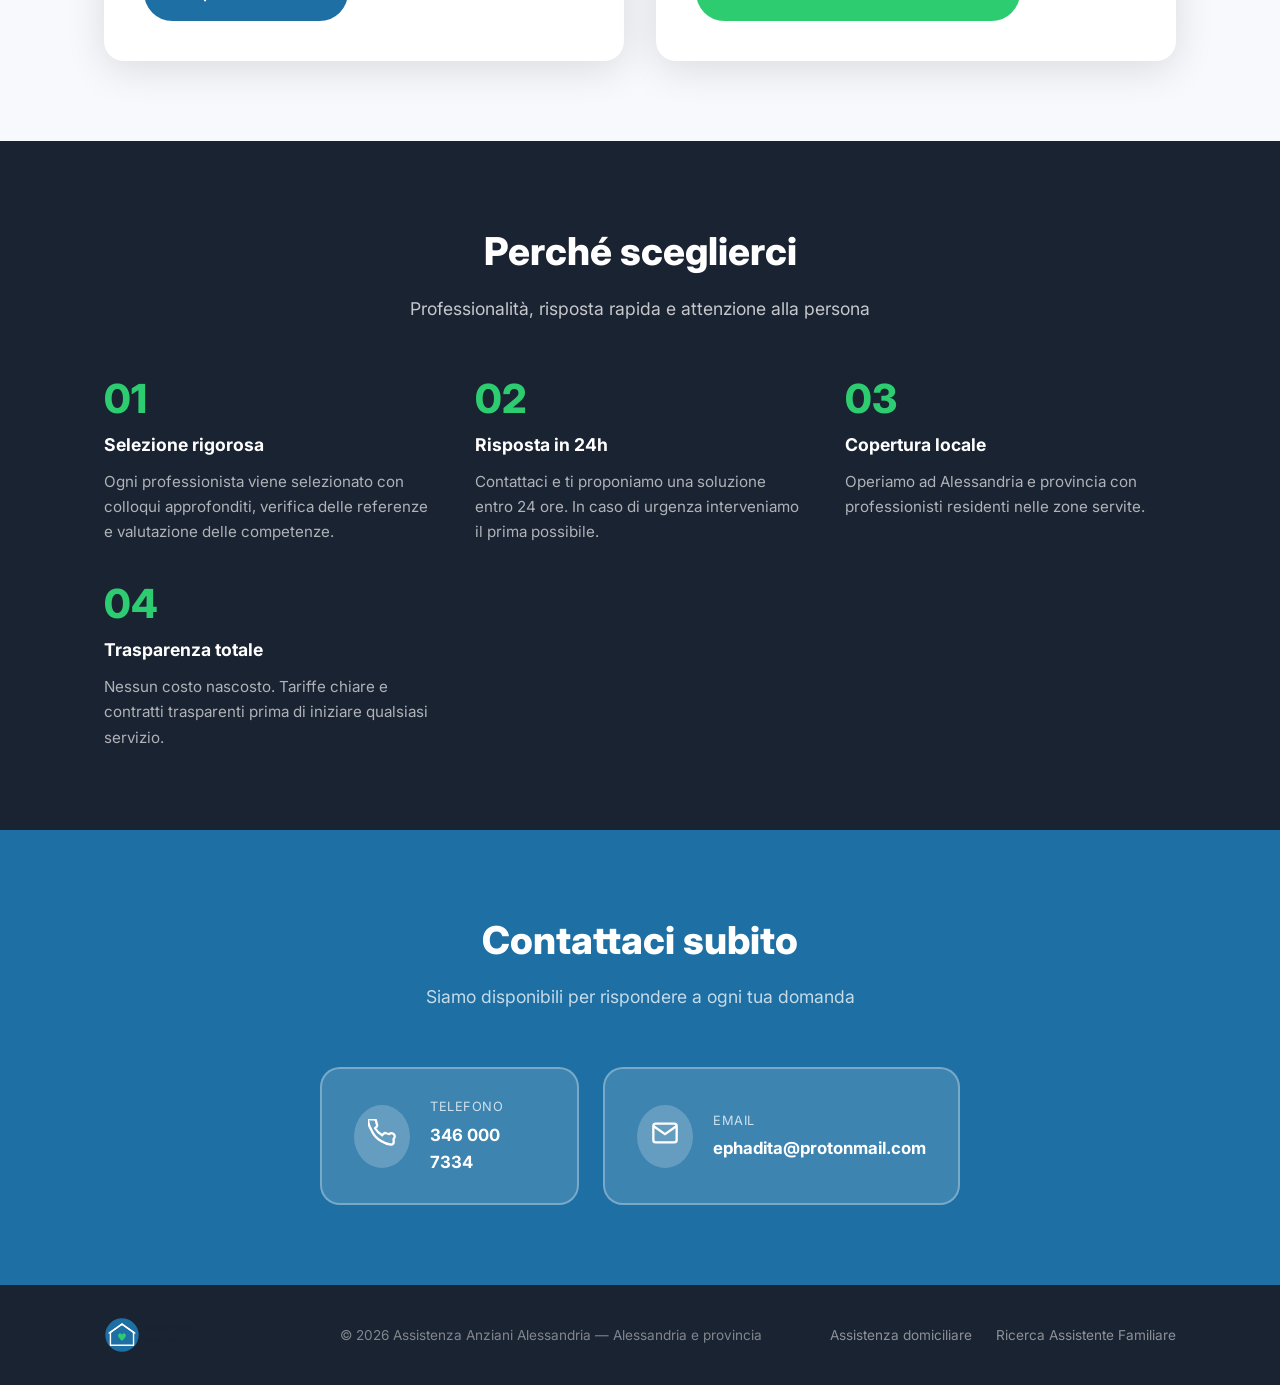
==== commit eed8c443: "Update canonical URLs to www.assistenzaanziani.pro" ====
--- a/index.html
+++ b/index.html
@@ -4,11 +4,11 @@
   <meta charset="UTF-8" />
   <meta name="viewport" content="width=device-width, initial-scale=1.0" />
   <title>Assistenza Anziani Alessandria — Cure Domiciliari e Badanti a Novi Ligure, Alessandria, Tortona</title>
-  <meta name="description" content="Assistenza anziani ad Alessandria e provincia. Servizi di assistenza domiciliare professionale e ricerca badanti qualificate. Contattaci subito." />
+  <meta name="description" content="Assistenza anziani ad Alessandria e provincia. Servizi di assistenza domiciliare professionale e ricerca assistenti familiari qualificati. Contattaci subito." />
   <meta name="keywords" content="assistenza anziani Alessandria, badante Alessandria, badante Tortona, cure domiciliari Alessandria" />
-  <link rel="canonical" href="https://assistenzaanzianialessandria.it/" />
+  <link rel="canonical" href="https://www.assistenzaanziani.pro/" />
   <meta property="og:title" content="Assistenza Anziani Alessandria" />
-  <meta property="og:description" content="Assistenza domiciliare e badanti qualificate ad Alessandria e provincia." />
+  <meta property="og:description" content="Assistenza domiciliare e assistenti familiari qualificati ad Alessandria e provincia." />
   <meta property="og:type" content="website" />
   <link rel="preconnect" href="https://fonts.googleapis.com" />
   <link rel="preconnect" href="https://fonts.gstatic.com" crossorigin />
@@ -23,7 +23,7 @@
     "telephone": "+393460007334",
     "email": "ephadita@protonmail.com",
     "areaServed": ["Alessandria e provincia"],
-    "serviceType": ["Assistenza domiciliare", "Badante a ore", "Badante convivente"]
+    "serviceType": ["Assistenza domiciliare", "Assistente Familiare a ore", "Assistente Familiare convivente"]
   }
   </script>
 </head>
@@ -34,7 +34,7 @@
       <a href="index.html" class="logo-img"><img src="logo.svg" alt="Assistenza Anziani Alessandria" height="44" /></a>
       <nav class="nav-links">
         <a href="assistenza-domiciliare.html">Assistenza domiciliare</a>
-        <a href="badante.html">Ricerca badante</a>
+        <a href="badante.html">Ricerca Assistente Familiare</a>
         <a href="#contatti" class="btn btn-outline">Contattaci</a>
       </nav>
       <button class="hamburger" id="hamburger" aria-label="Menu">
@@ -43,7 +43,7 @@
     </div>
     <div class="mobile-menu" id="mobileMenu">
       <a href="assistenza-domiciliare.html" onclick="closeMobileMenu()">Assistenza domiciliare</a>
-      <a href="badante.html" onclick="closeMobileMenu()">Ricerca badante</a>
+      <a href="badante.html" onclick="closeMobileMenu()">Ricerca Assistente Familiare</a>
       <a href="#contatti" onclick="closeMobileMenu()">Contattaci</a>
     </div>
   </header>
@@ -60,7 +60,7 @@
       <p style="color:rgba(255,255,255,0.88);font-weight:700;font-size:1.25rem;">Professionisti selezionati per prendersi cura dei tuoi cari con competenza e umanità. Scegli il servizio più adatto alle tue esigenze.</p>
       <div class="hero-cta hero-cta-center">
         <a href="assistenza-domiciliare.html" class="btn btn-primary btn-lg">🏥 Assistenza domiciliare</a>
-        <a href="badante.html" class="btn btn-white btn-lg">🤝 Ricerca badante</a>
+        <a href="badante.html" class="btn btn-white btn-lg">🤝 Ricerca Assistente Familiare</a>
       </div>
     </div>
   </section>
@@ -87,15 +87,15 @@
         </div>
         <div class="split-card split-green">
           <div class="split-icon">🤝</div>
-          <h3>Ricerca badante</h3>
-          <p>Selezione e inserimento di badanti qualificate per l'assistenza quotidiana agli anziani. Badante a ore, convivente, notturna o per pochi giorni.</p>
+          <h3>Ricerca Assistente Familiare</h3>
+          <p>Selezione e inserimento di assistenti familiari qualificati per l'assistenza quotidiana agli anziani. Assistente Familiare a ore, convivente, notturna o per pochi giorni.</p>
           <ul class="split-list">
-            <li>✓ Badante a ore</li>
-            <li>✓ Badante convivente</li>
+            <li>✓ Assistente Familiare a ore</li>
+            <li>✓ Assistente Familiare convivente</li>
             <li>✓ Assistenza notturna</li>
             <li>✓ Compagnia e supporto</li>
           </ul>
-          <a href="badante.html" class="btn btn-accent">Trova la tua badante →</a>
+          <a href="badante.html" class="btn btn-accent">Trova il tuo Assistente Familiare →</a>
         </div>
       </div>
     </div>
@@ -169,7 +169,7 @@
       <p>© 2026 Assistenza Anziani Alessandria — Alessandria e provincia</p>
       <div class="footer-links">
         <a href="assistenza-domiciliare.html">Assistenza domiciliare</a>
-        <a href="badante.html">Ricerca badante</a>
+        <a href="badante.html">Ricerca Assistente Familiare</a>
       </div>
     </div>
   </footer>
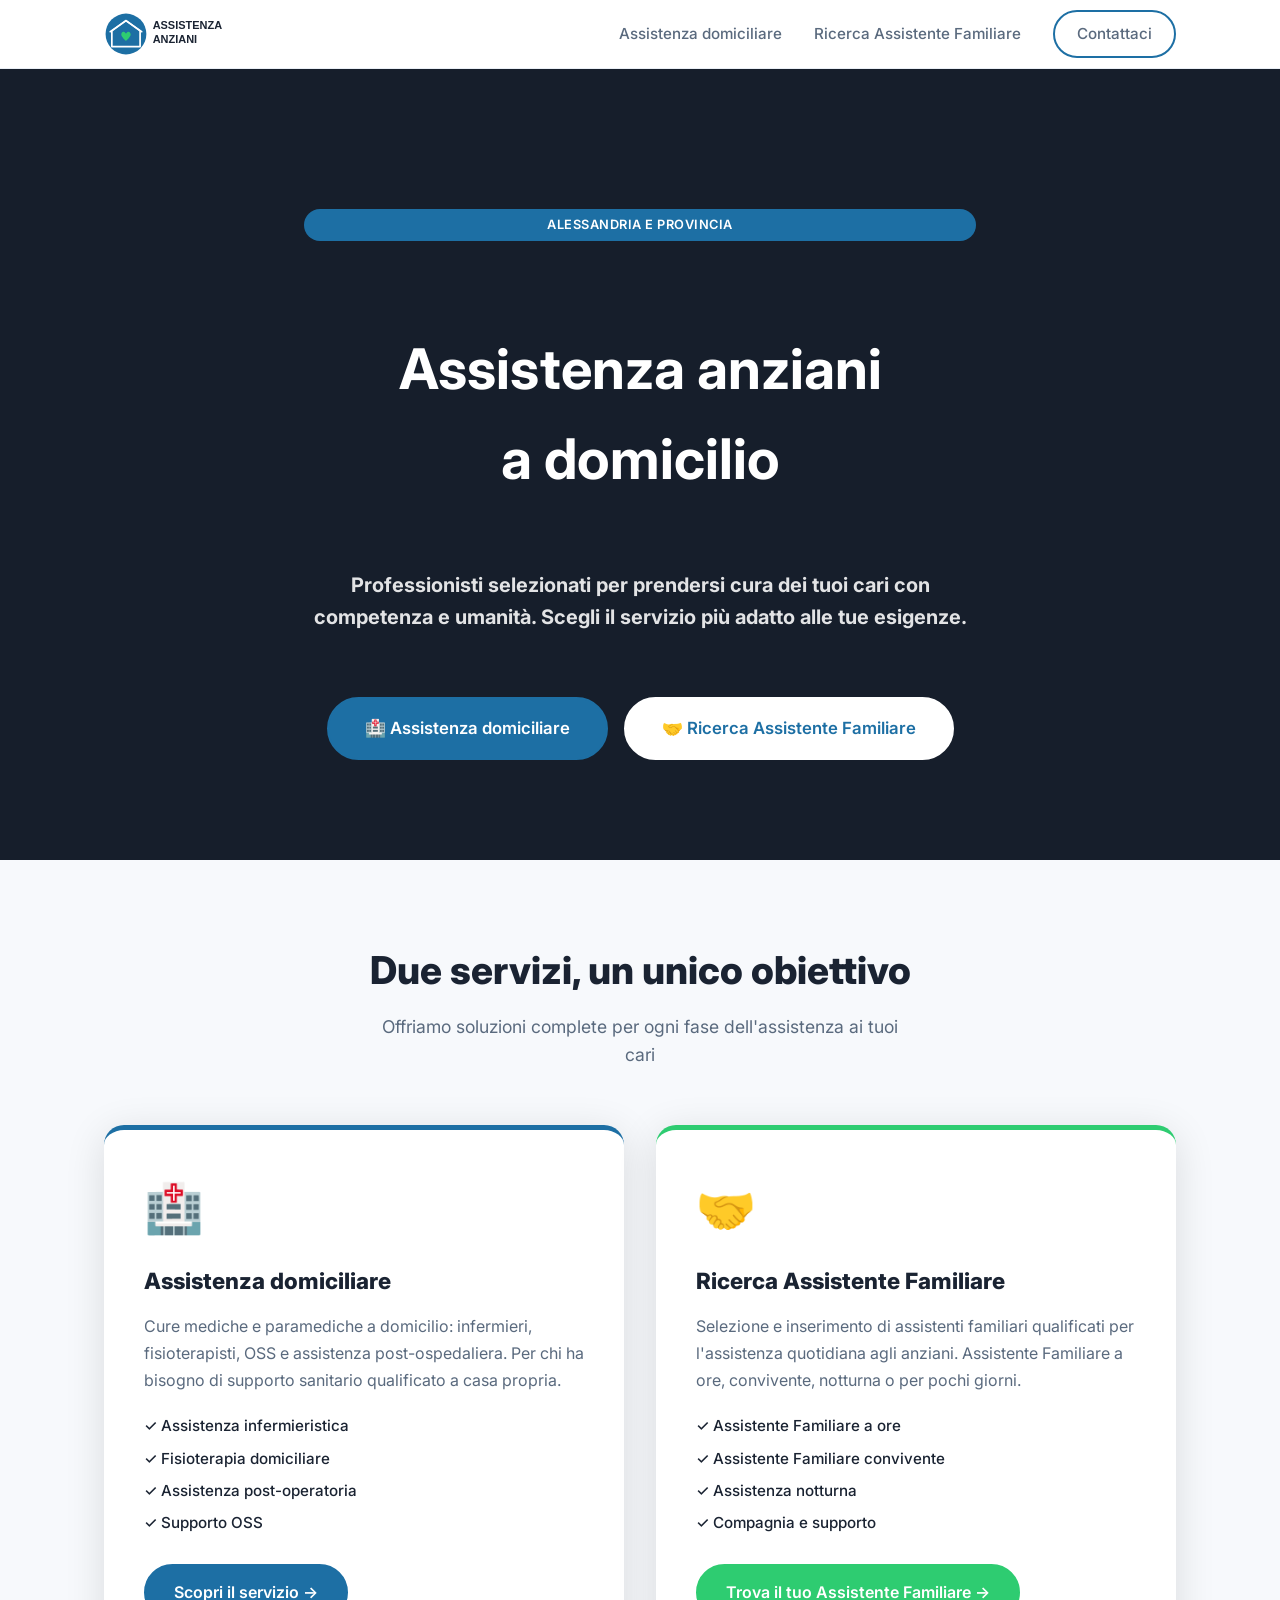
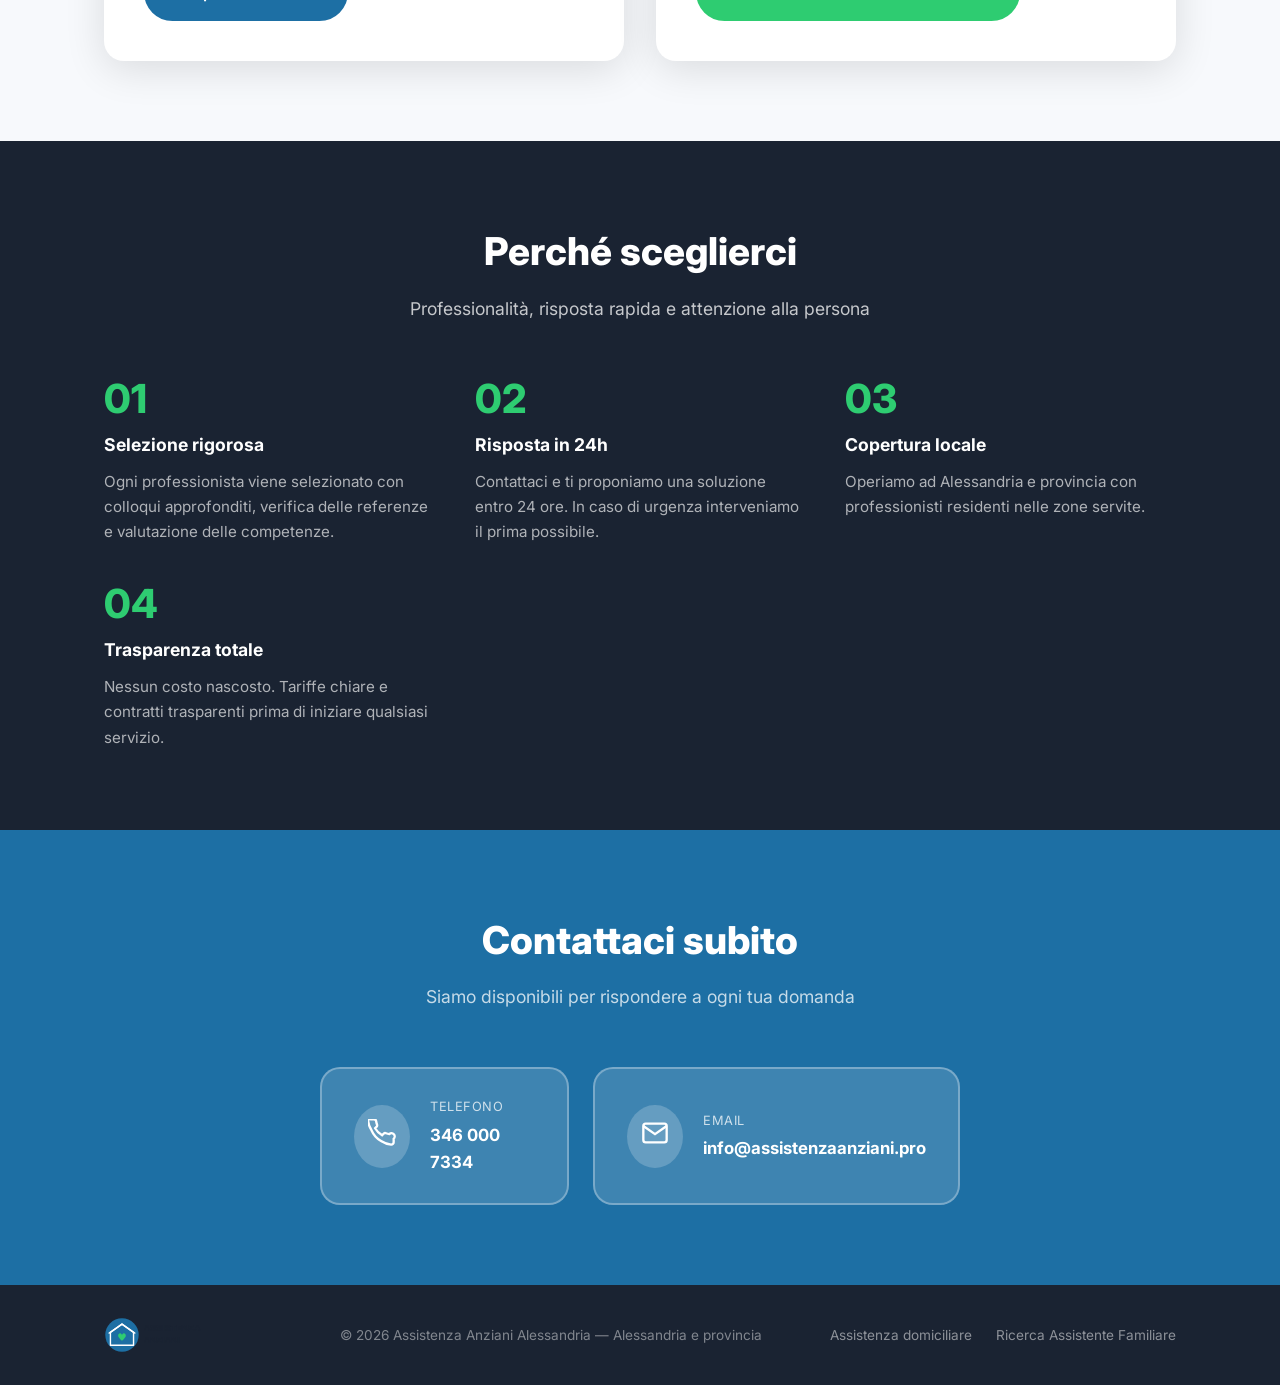
==== commit 748f82cb: "Replace email with info@assistenzaanziani.pro in all pages and JSON-LD" ====
--- a/index.html
+++ b/index.html
@@ -21,7 +21,7 @@
     "name": "Assistenza Anziani Alessandria",
     "description": "Servizi di assistenza domiciliare e ricerca badanti ad Alessandria e provincia",
     "telephone": "+393460007334",
-    "email": "ephadita@protonmail.com",
+    "email": "info@assistenzaanziani.pro",
     "areaServed": ["Alessandria e provincia"],
     "serviceType": ["Assistenza domiciliare", "Assistente Familiare a ore", "Assistente Familiare convivente"]
   }
@@ -150,13 +150,13 @@
             <p class="contact-value">346 000 7334</p>
           </div>
         </a>
-        <a href="mailto:ephadita@protonmail.com" class="contact-card">
+        <a href="mailto:info@assistenzaanziani.pro" class="contact-card">
           <div class="contact-icon">
             <svg width="28" height="28" viewBox="0 0 24 24" fill="none" stroke="currentColor" stroke-width="2"><path d="M4 4h16c1.1 0 2 .9 2 2v12c0 1.1-.9 2-2 2H4c-1.1 0-2-.9-2-2V6c0-1.1.9-2 2-2z"/><polyline points="22,6 12,13 2,6"/></svg>
           </div>
           <div>
             <p class="contact-label">Email</p>
-            <p class="contact-value">ephadita@protonmail.com</p>
+            <p class="contact-value">info@assistenzaanziani.pro</p>
           </div>
         </a>
       </div>
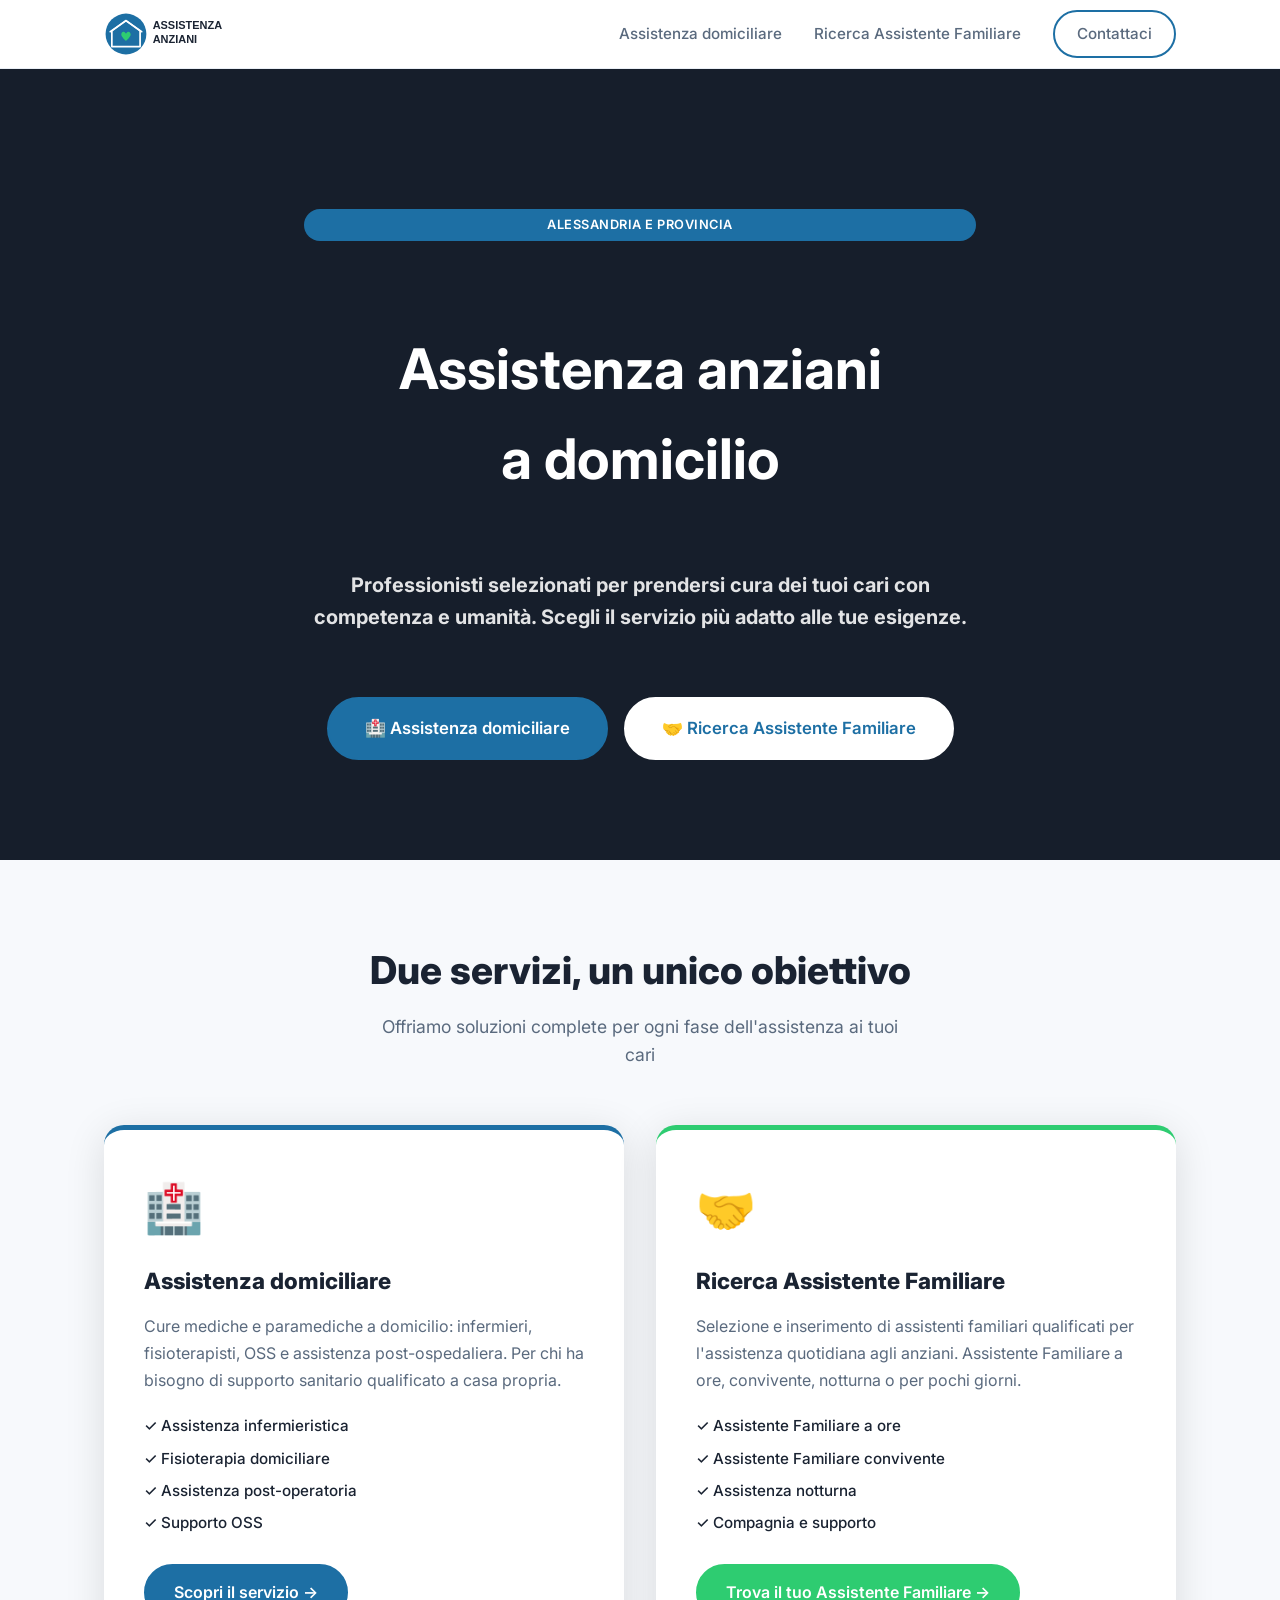
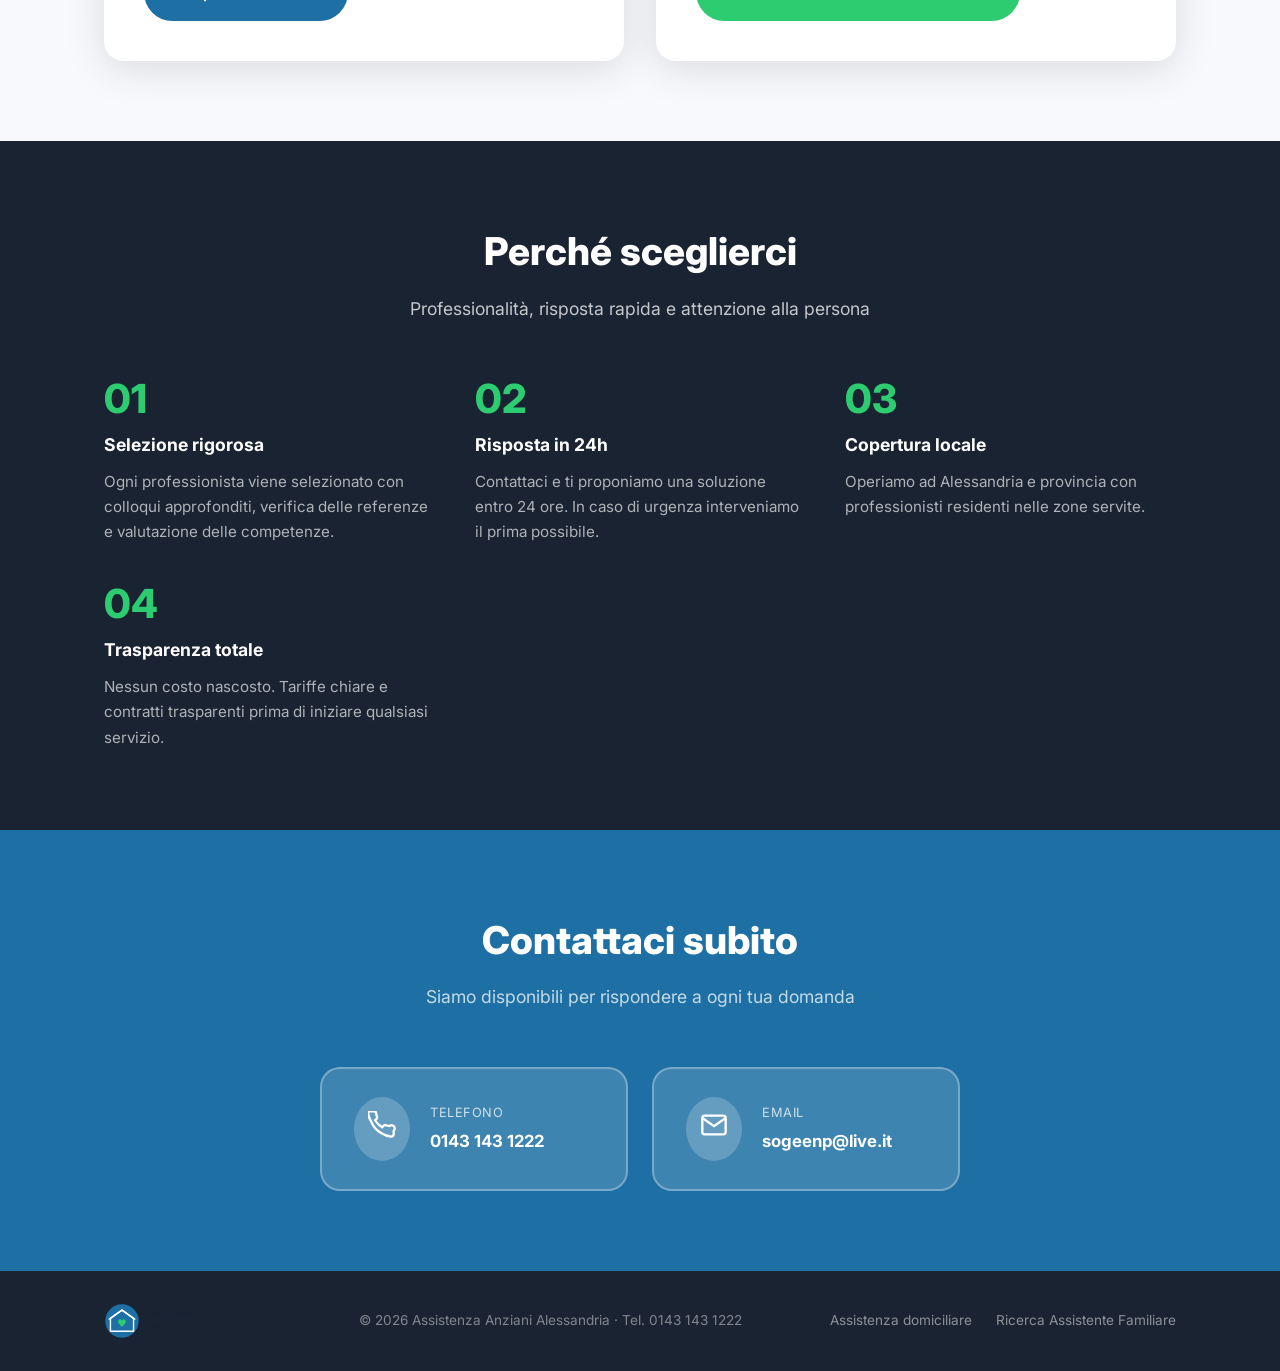
==== commit d8b898ec: "Fix navbar logo to white via CSS filter; update email to sogeenp@live.it" ====
--- a/index.html
+++ b/index.html
@@ -20,8 +20,8 @@
     "@type": "LocalBusiness",
     "name": "Assistenza Anziani Alessandria",
     "description": "Servizi di assistenza domiciliare e ricerca badanti ad Alessandria e provincia",
-    "telephone": "+393460007334",
-    "email": "info@assistenzaanziani.pro",
+    "telephone": "+390143143122",
+    "email": "sogeenp@live.it",
     "areaServed": ["Alessandria e provincia"],
     "serviceType": ["Assistenza domiciliare", "Assistente Familiare a ore", "Assistente Familiare convivente"]
   }
@@ -141,22 +141,22 @@
         <p>Siamo disponibili per rispondere a ogni tua domanda</p>
       </div>
       <div class="contact-grid">
-        <a href="tel:3460007334" class="contact-card">
+        <a href="tel:01431431222" class="contact-card">
           <div class="contact-icon">
             <svg width="28" height="28" viewBox="0 0 24 24" fill="none" stroke="currentColor" stroke-width="2"><path d="M22 16.92v3a2 2 0 01-2.18 2 19.79 19.79 0 01-8.63-3.07A19.5 19.5 0 013.07 9.81a19.79 19.79 0 01-3.07-8.67A2 2 0 012 .18h3a2 2 0 012 1.72c.127.96.361 1.903.7 2.81a2 2 0 01-.45 2.11L6.09 7.91a16 16 0 006 6l1.27-1.27a2 2 0 012.11-.45c.907.339 1.85.573 2.81.7A2 2 0 0122 16.92z"/></svg>
           </div>
           <div>
             <p class="contact-label">Telefono</p>
-            <p class="contact-value">346 000 7334</p>
+            <p class="contact-value">0143 143 1222</p>
           </div>
         </a>
-        <a href="mailto:info@assistenzaanziani.pro" class="contact-card">
+        <a href="mailto:sogeenp@live.it" class="contact-card">
           <div class="contact-icon">
             <svg width="28" height="28" viewBox="0 0 24 24" fill="none" stroke="currentColor" stroke-width="2"><path d="M4 4h16c1.1 0 2 .9 2 2v12c0 1.1-.9 2-2 2H4c-1.1 0-2-.9-2-2V6c0-1.1.9-2 2-2z"/><polyline points="22,6 12,13 2,6"/></svg>
           </div>
           <div>
             <p class="contact-label">Email</p>
-            <p class="contact-value">info@assistenzaanziani.pro</p>
+            <p class="contact-value">sogeenp@live.it</p>
           </div>
         </a>
       </div>
@@ -166,7 +166,7 @@
   <footer class="footer">
     <div class="container footer-inner">
       <img src="logo.svg" alt="Assistenza Anziani Alessandria" height="36" />
-      <p>© 2026 Assistenza Anziani Alessandria — Alessandria e provincia</p>
+      <p>© 2026 Assistenza Anziani Alessandria · Tel. 0143 143 1222</p>
       <div class="footer-links">
         <a href="assistenza-domiciliare.html">Assistenza domiciliare</a>
         <a href="badante.html">Ricerca Assistente Familiare</a>
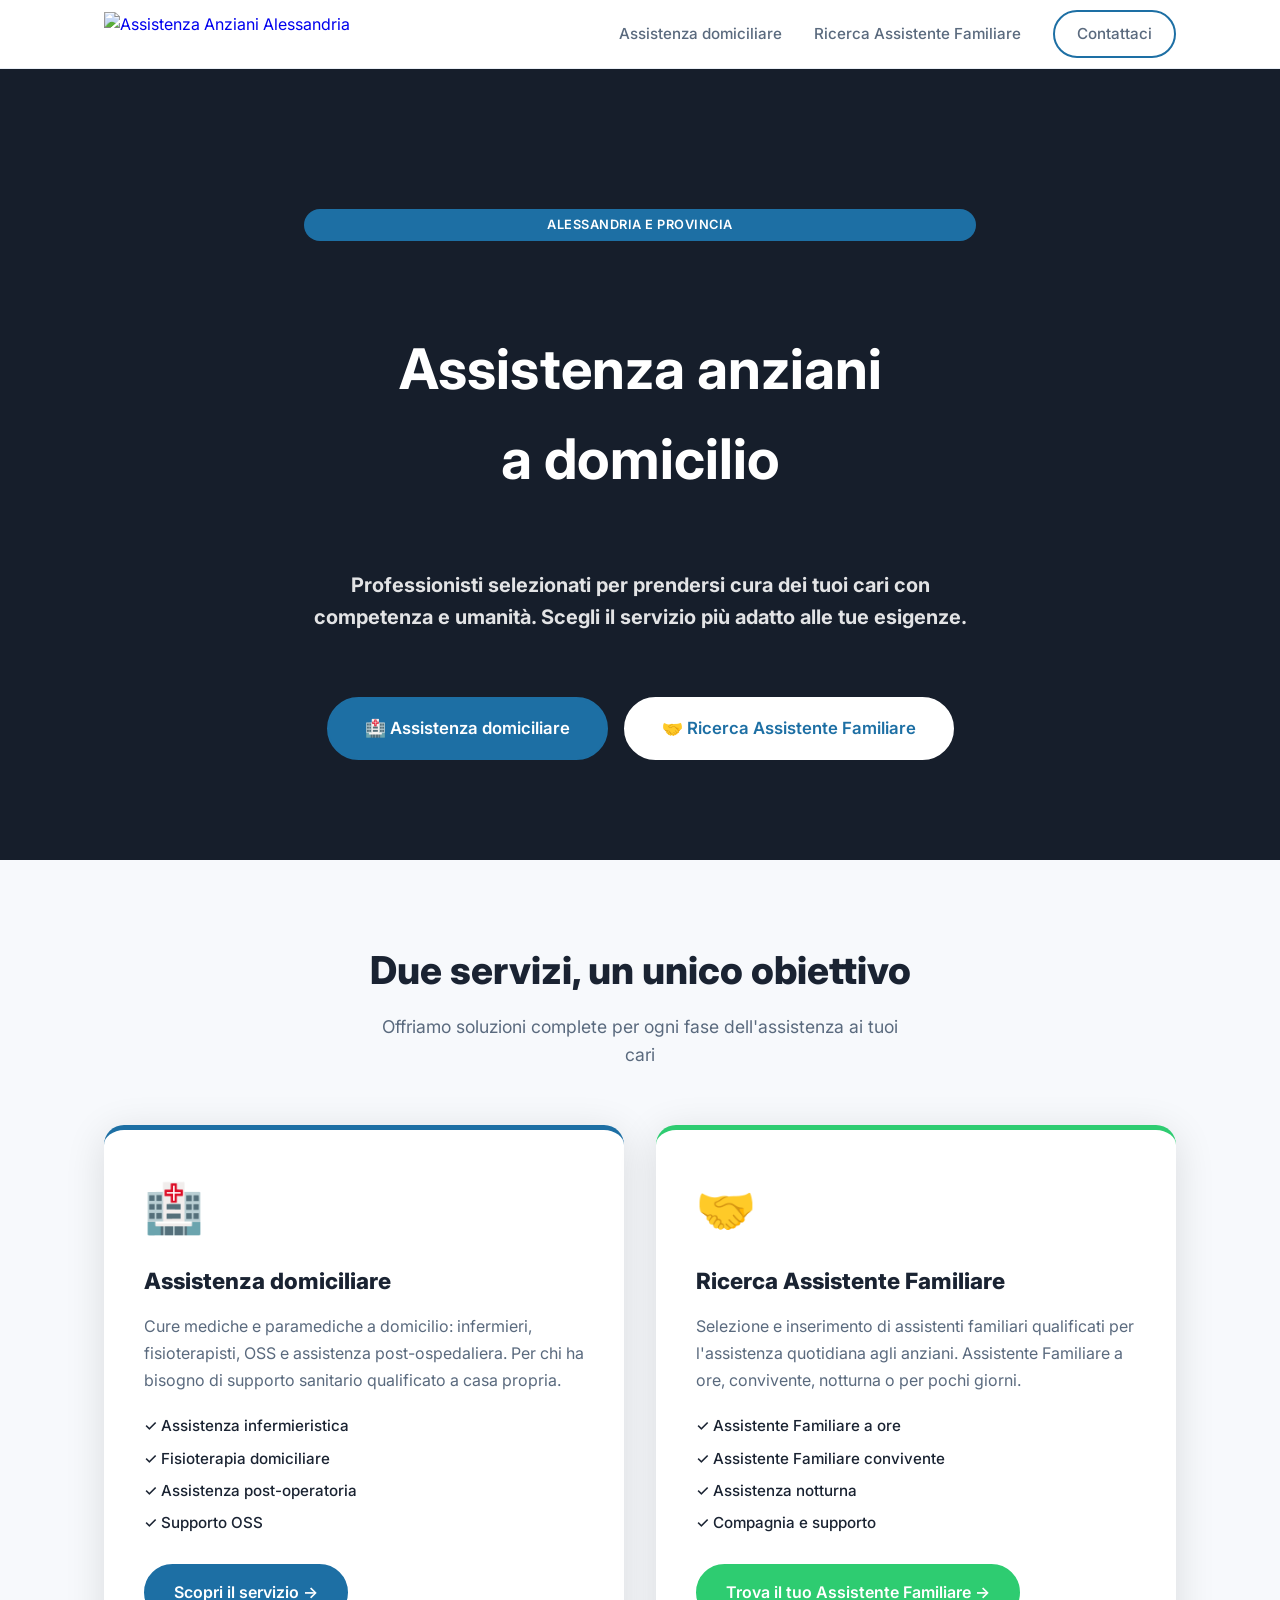
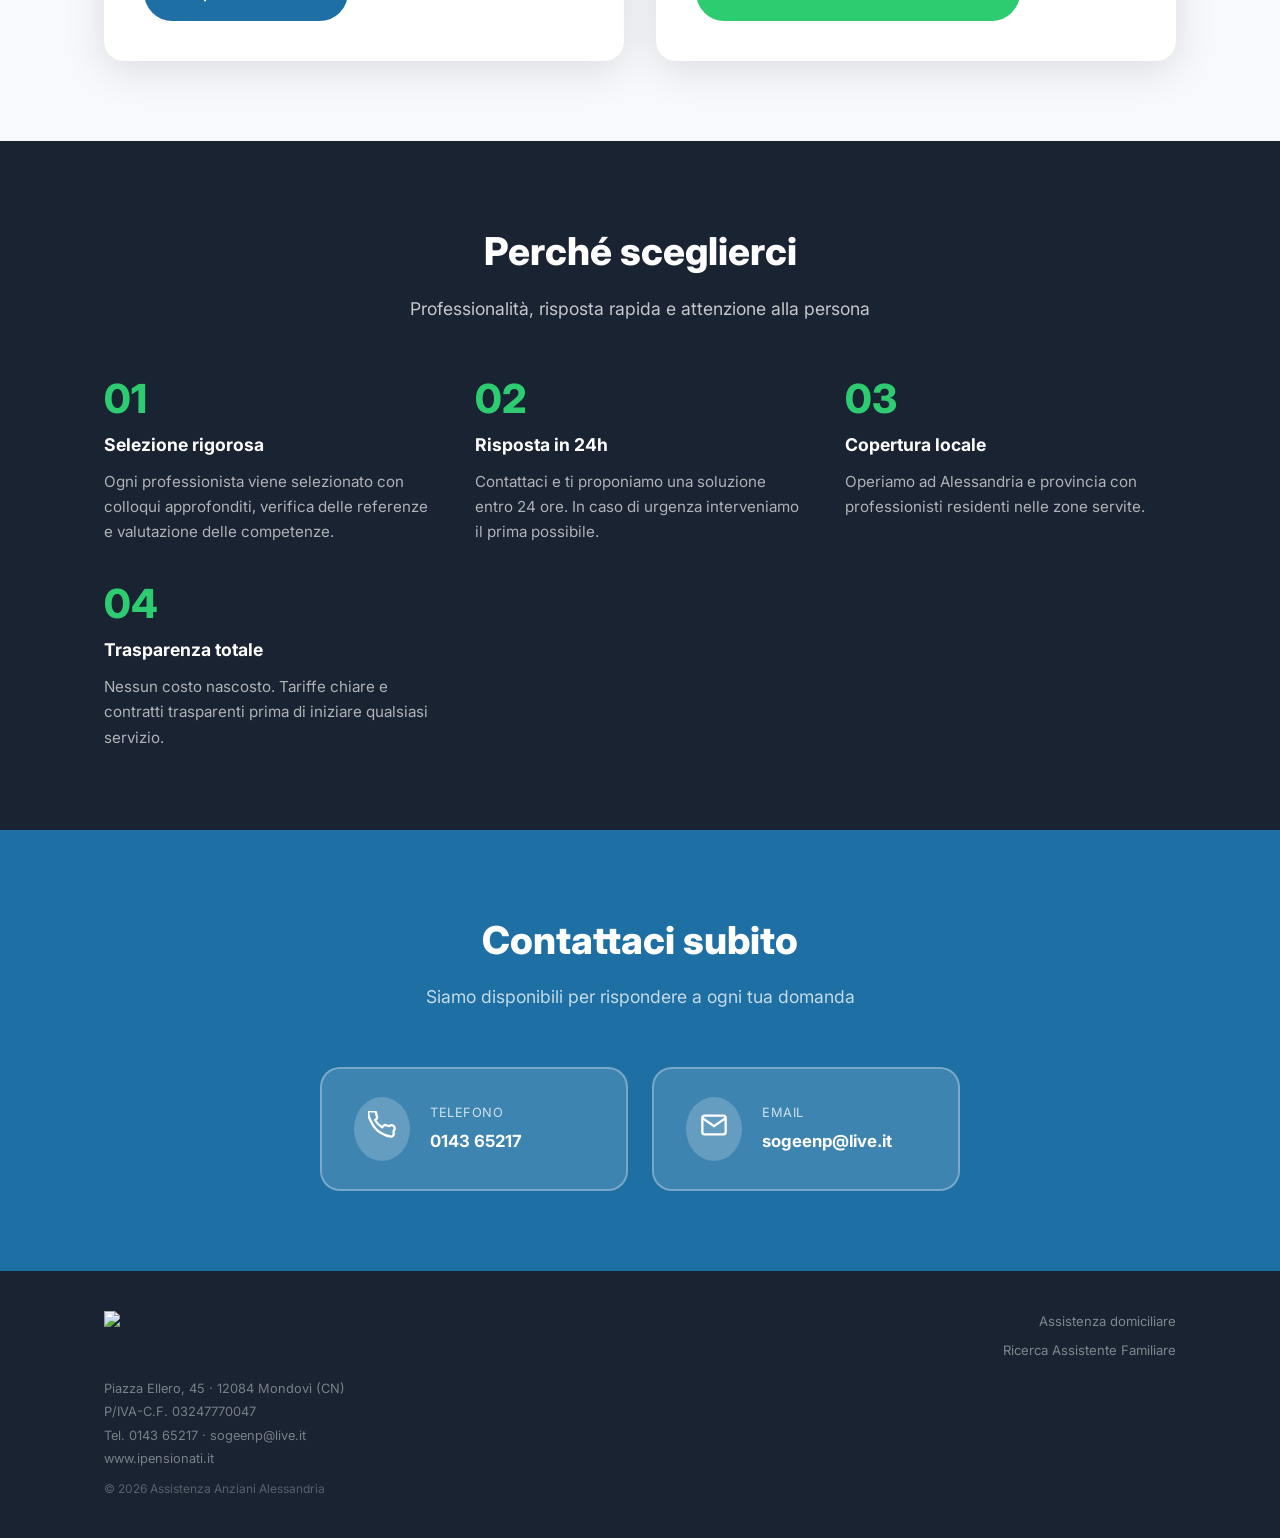
==== commit b363beba: "Update footer: enlarge logo, add company info and ipensionati.it link - Logo height 36 → 54px in all" ====
--- a/index.html
+++ b/index.html
@@ -20,7 +20,7 @@
     "@type": "LocalBusiness",
     "name": "Assistenza Anziani Alessandria",
     "description": "Servizi di assistenza domiciliare e ricerca badanti ad Alessandria e provincia",
-    "telephone": "+390143143122",
+    "telephone": "+390143652170",
     "email": "sogeenp@live.it",
     "areaServed": ["Alessandria e provincia"],
     "serviceType": ["Assistenza domiciliare", "Assistente Familiare a ore", "Assistente Familiare convivente"]
@@ -31,7 +31,7 @@
 
   <header class="navbar">
     <div class="container nav-inner">
-      <a href="index.html" class="logo-img"><img src="logo.svg" alt="Assistenza Anziani Alessandria" height="44" /></a>
+      <a href="index.html" class="logo-img"><img src="logo-sogeenp.png" alt="Assistenza Anziani Alessandria" height="44" /></a>
       <nav class="nav-links">
         <a href="assistenza-domiciliare.html">Assistenza domiciliare</a>
         <a href="badante.html">Ricerca Assistente Familiare</a>
@@ -141,13 +141,13 @@
         <p>Siamo disponibili per rispondere a ogni tua domanda</p>
       </div>
       <div class="contact-grid">
-        <a href="tel:01431431222" class="contact-card">
+        <a href="tel:014365217" class="contact-card">
           <div class="contact-icon">
             <svg width="28" height="28" viewBox="0 0 24 24" fill="none" stroke="currentColor" stroke-width="2"><path d="M22 16.92v3a2 2 0 01-2.18 2 19.79 19.79 0 01-8.63-3.07A19.5 19.5 0 013.07 9.81a19.79 19.79 0 01-3.07-8.67A2 2 0 012 .18h3a2 2 0 012 1.72c.127.96.361 1.903.7 2.81a2 2 0 01-.45 2.11L6.09 7.91a16 16 0 006 6l1.27-1.27a2 2 0 012.11-.45c.907.339 1.85.573 2.81.7A2 2 0 0122 16.92z"/></svg>
           </div>
           <div>
             <p class="contact-label">Telefono</p>
-            <p class="contact-value">0143 143 1222</p>
+            <p class="contact-value">0143 65217</p>
           </div>
         </a>
         <a href="mailto:sogeenp@live.it" class="contact-card">
@@ -165,11 +165,21 @@
 
   <footer class="footer">
     <div class="container footer-inner">
-      <img src="logo.svg" alt="Assistenza Anziani Alessandria" height="36" />
-      <p>© 2026 Assistenza Anziani Alessandria · Tel. 0143 143 1222</p>
-      <div class="footer-links">
-        <a href="assistenza-domiciliare.html">Assistenza domiciliare</a>
-        <a href="badante.html">Ricerca Assistente Familiare</a>
+      <div class="footer-brand">
+        <img src="logo-sogeenp.png" alt="Assistenza Anziani Alessandria" height="54" />
+        <div class="footer-info">
+          <p>Piazza Ellero, 45 · 12084 Mondovì (CN)</p>
+          <p>P/IVA-C.F. 03247770047</p>
+          <p>Tel. <a href="tel:014365217">0143 65217</a> · <a href="mailto:sogeenp@live.it">sogeenp@live.it</a></p>
+          <a href="https://www.ipensionati.it" target="_blank" rel="noopener">www.ipensionati.it</a>
+          <p class="footer-copy">© 2026 Assistenza Anziani Alessandria</p>
+        </div>
+      </div>
+      <div class="footer-nav">
+        <div class="footer-links">
+          <a href="assistenza-domiciliare.html">Assistenza domiciliare</a>
+          <a href="badante.html">Ricerca Assistente Familiare</a>
+        </div>
       </div>
     </div>
   </footer>
--- a/style.css
+++ b/style.css
@@ -146,12 +146,18 @@
 .contact-value { font-weight: 700; font-size: 1.05rem; }
 
 /* FOOTER */
-.footer { background: var(--dark); padding: 32px 0; }
-.footer-inner { display: flex; align-items: center; justify-content: space-between; flex-wrap: wrap; gap: 16px; }
-.footer .logo { color: var(--white); }
-.footer p { color: rgba(255,255,255,0.45); font-size: .85rem; }
-.footer-links { display: flex; gap: 24px; }
-.footer-links a { color: rgba(255,255,255,0.5); font-size: .85rem; text-decoration: none; transition: color .2s; }
+.footer { background: var(--dark); padding: 40px 0; }
+.footer-inner { display: flex; align-items: flex-start; justify-content: space-between; flex-wrap: wrap; gap: 24px; }
+.footer-brand { display: flex; flex-direction: column; gap: 14px; }
+.footer-brand img { display: block; }
+.footer-info { display: flex; flex-direction: column; gap: 3px; }
+.footer-info p,
+.footer-info a { color: rgba(255,255,255,0.42); font-size: .8rem; text-decoration: none; line-height: 1.6; }
+.footer-info a:hover { color: rgba(255,255,255,0.75); }
+.footer-info .footer-copy { color: rgba(255,255,255,0.28); font-size: .75rem; margin-top: 6px; }
+.footer-nav { display: flex; flex-direction: column; align-items: flex-end; gap: 10px; }
+.footer-links { display: flex; flex-direction: column; align-items: flex-end; gap: 8px; }
+.footer-links a { color: rgba(255,255,255,0.45); font-size: .82rem; text-decoration: none; transition: color .2s; }
 .footer-links a:hover { color: var(--white); }
 
 /* RESPONSIVE */
@@ -163,8 +169,10 @@
   .hero-visual { flex-direction: column; }
   .areas-grid { grid-template-columns: 1fr; }
   .contact-grid { grid-template-columns: 1fr; }
-  .footer-inner { flex-direction: column; text-align: center; }
-  .footer-links { justify-content: center; }
+  .footer-inner { flex-direction: column; align-items: center; text-align: center; }
+  .footer-brand { align-items: center; }
+  .footer-nav { align-items: center; }
+  .footer-links { align-items: center; }
   .section { padding: 56px 0; }
 }
 
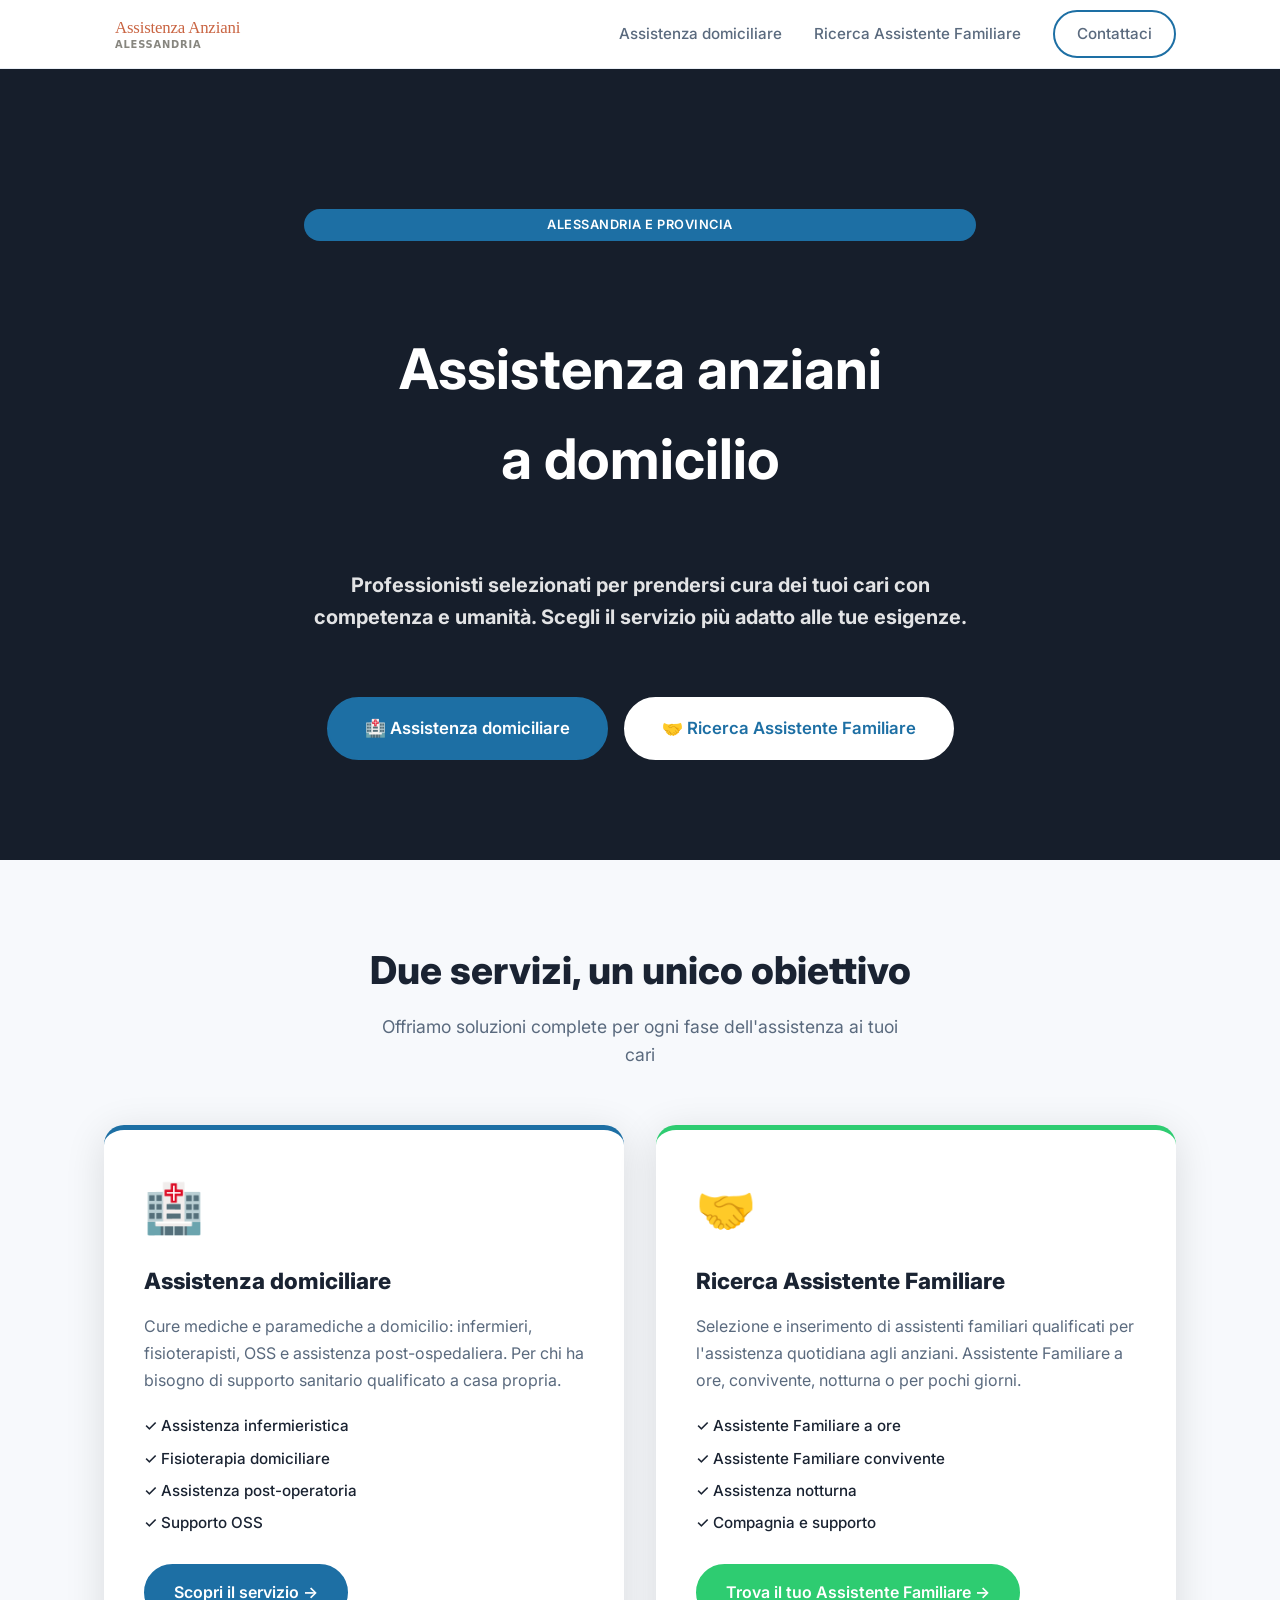
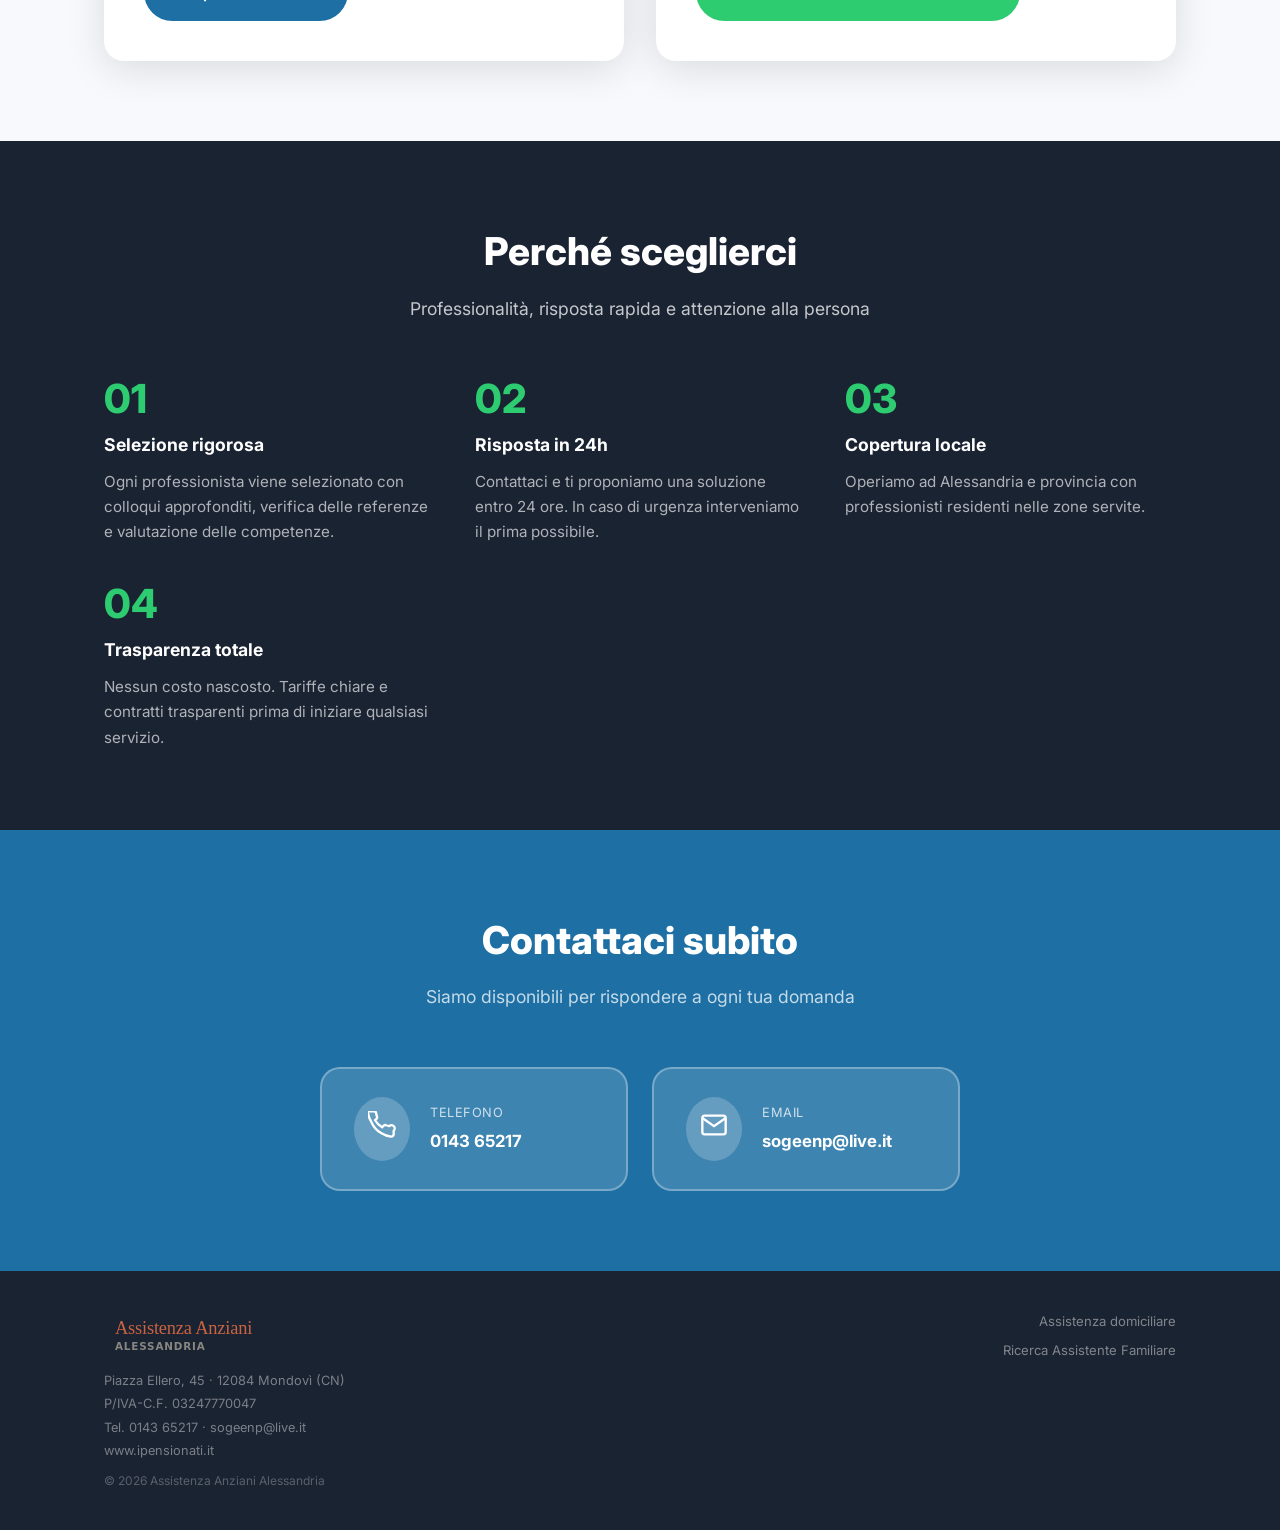
==== commit 355fa5b2: "Claude-inspired composite logo: PNG mark + Georgia serif wordmark - Replace bare PNG with mark + wor" ====
--- a/index.html
+++ b/index.html
@@ -31,7 +31,13 @@
 
   <header class="navbar">
     <div class="container nav-inner">
-      <a href="index.html" class="logo-img"><img src="logo-sogeenp.png" alt="Assistenza Anziani Alessandria" height="44" /></a>
+      <a href="index.html" class="logo-img">
+          <img src="logo-sogeenp.png" alt="" class="logo-mark" />
+          <div class="logo-wordmark">
+            <span class="logo-name">Assistenza Anziani</span>
+            <span class="logo-sub">Alessandria</span>
+          </div>
+        </a>
       <nav class="nav-links">
         <a href="assistenza-domiciliare.html">Assistenza domiciliare</a>
         <a href="badante.html">Ricerca Assistente Familiare</a>
@@ -166,7 +172,13 @@
   <footer class="footer">
     <div class="container footer-inner">
       <div class="footer-brand">
-        <img src="logo-sogeenp.png" alt="Assistenza Anziani Alessandria" height="54" />
+        <a href="index.html" class="logo-img">
+          <img src="logo-sogeenp.png" alt="" class="logo-mark" />
+          <div class="logo-wordmark">
+            <span class="logo-name">Assistenza Anziani</span>
+            <span class="logo-sub">Alessandria</span>
+          </div>
+        </a>
         <div class="footer-info">
           <p>Piazza Ellero, 45 · 12084 Mondovì (CN)</p>
           <p>P/IVA-C.F. 03247770047</p>
--- a/style.css
+++ b/style.css
@@ -309,9 +309,47 @@
   .hero-cta-center { justify-content: flex-start; }
 }
 
-/* LOGO IMG */
-.logo-img { display: flex; align-items: center; text-decoration: none; }
-.logo-img img { display: block; }
+/* LOGO — Claude-inspired: compact mark + Georgia serif wordmark */
+.logo-img {
+  display: flex;
+  align-items: center;
+  gap: 11px;
+  text-decoration: none;
+  flex-shrink: 0;
+}
+.logo-img .logo-mark {
+  height: 42px;
+  width: auto;
+  display: block;
+  flex-shrink: 0;
+}
+.logo-wordmark {
+  display: flex;
+  flex-direction: column;
+  line-height: 1;
+}
+.logo-wordmark .logo-name {
+  font-family: Georgia, 'Times New Roman', serif;
+  font-size: 1.05rem;
+  font-weight: 500;
+  color: #c96442;
+  letter-spacing: -0.01em;
+  line-height: 1.2;
+}
+.logo-wordmark .logo-sub {
+  font-family: -apple-system, system-ui, sans-serif;
+  font-size: 0.62rem;
+  font-weight: 600;
+  color: #87867f;
+  letter-spacing: 0.08em;
+  text-transform: uppercase;
+  margin-top: 2px;
+}
+
+/* Footer logo: slightly larger mark */
+.footer-brand .logo-img .logo-mark { height: 46px; }
+.footer-brand .logo-wordmark .logo-name { font-size: 1.15rem; }
+.footer-brand .logo-wordmark .logo-sub { font-size: 0.65rem; }
 
 /* Single area card */
 .areas-single { grid-template-columns: 1fr; max-width: 360px; margin: 0 auto; }
